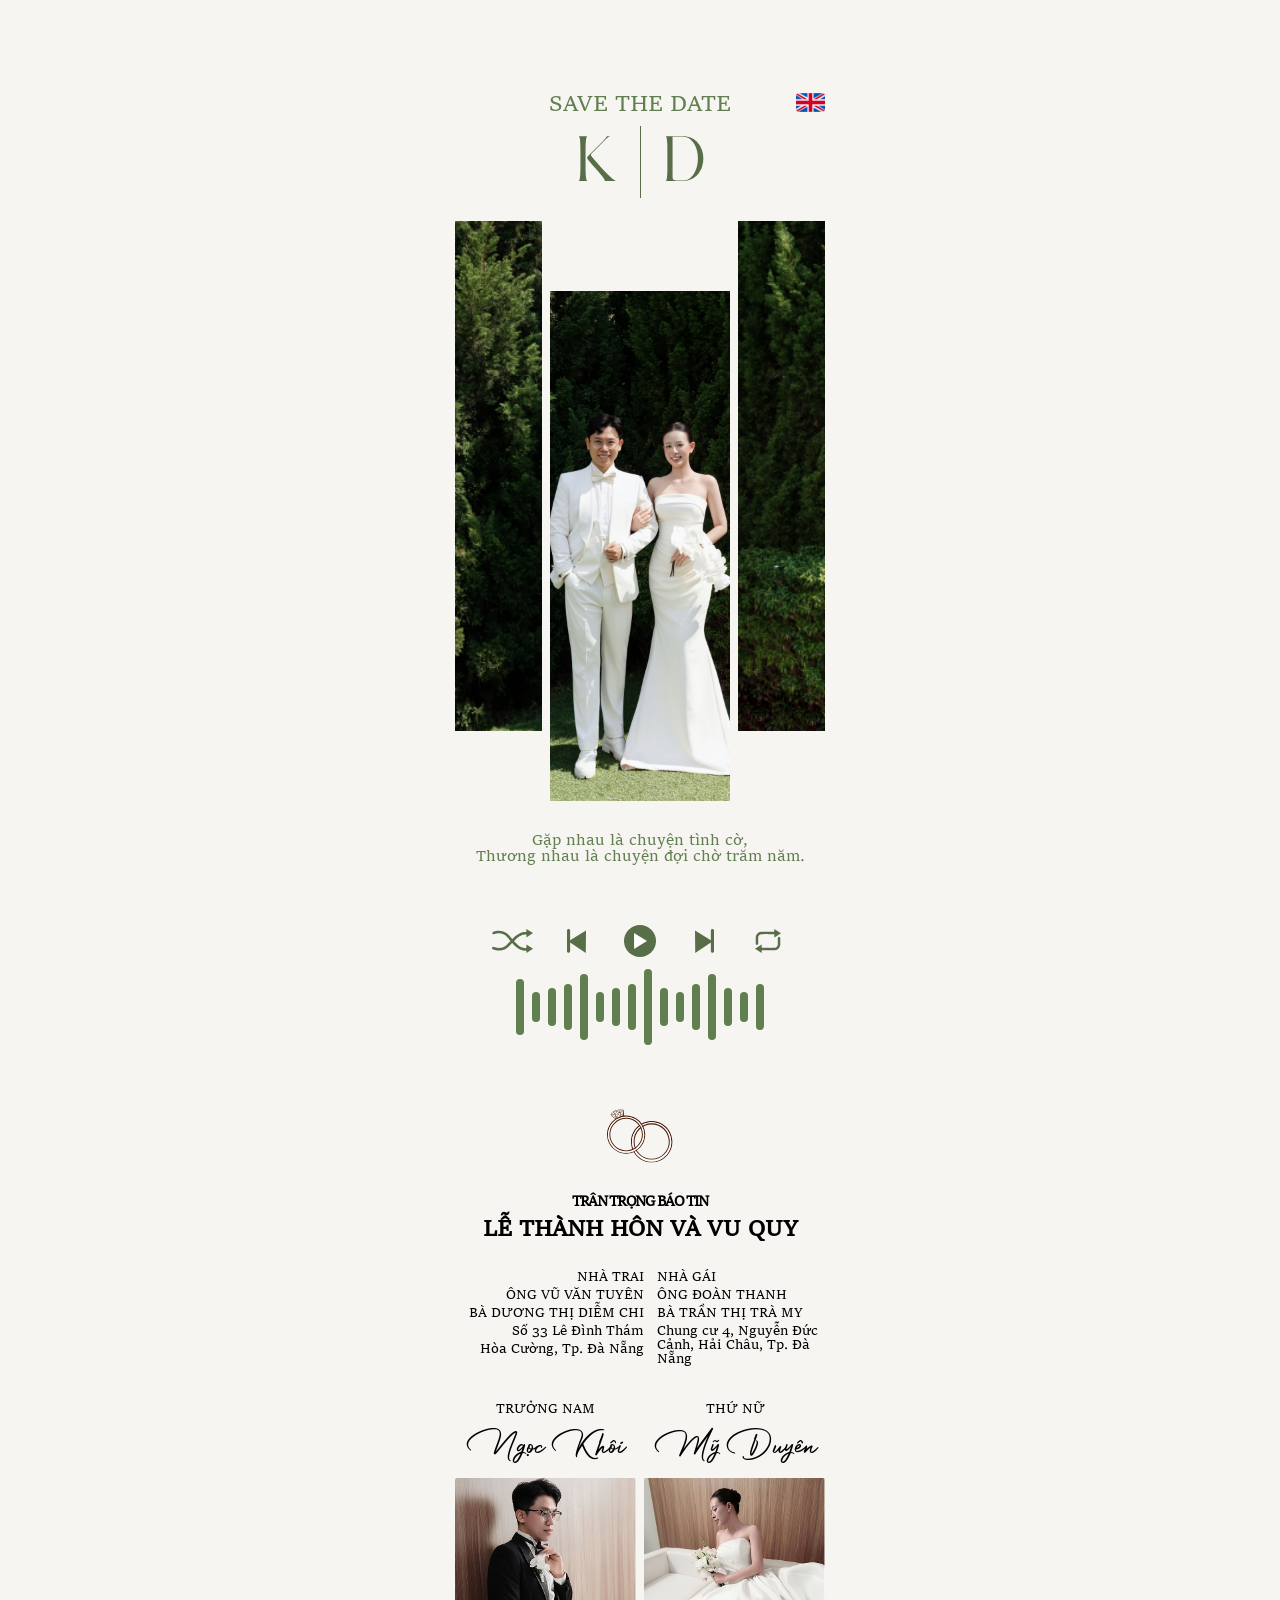
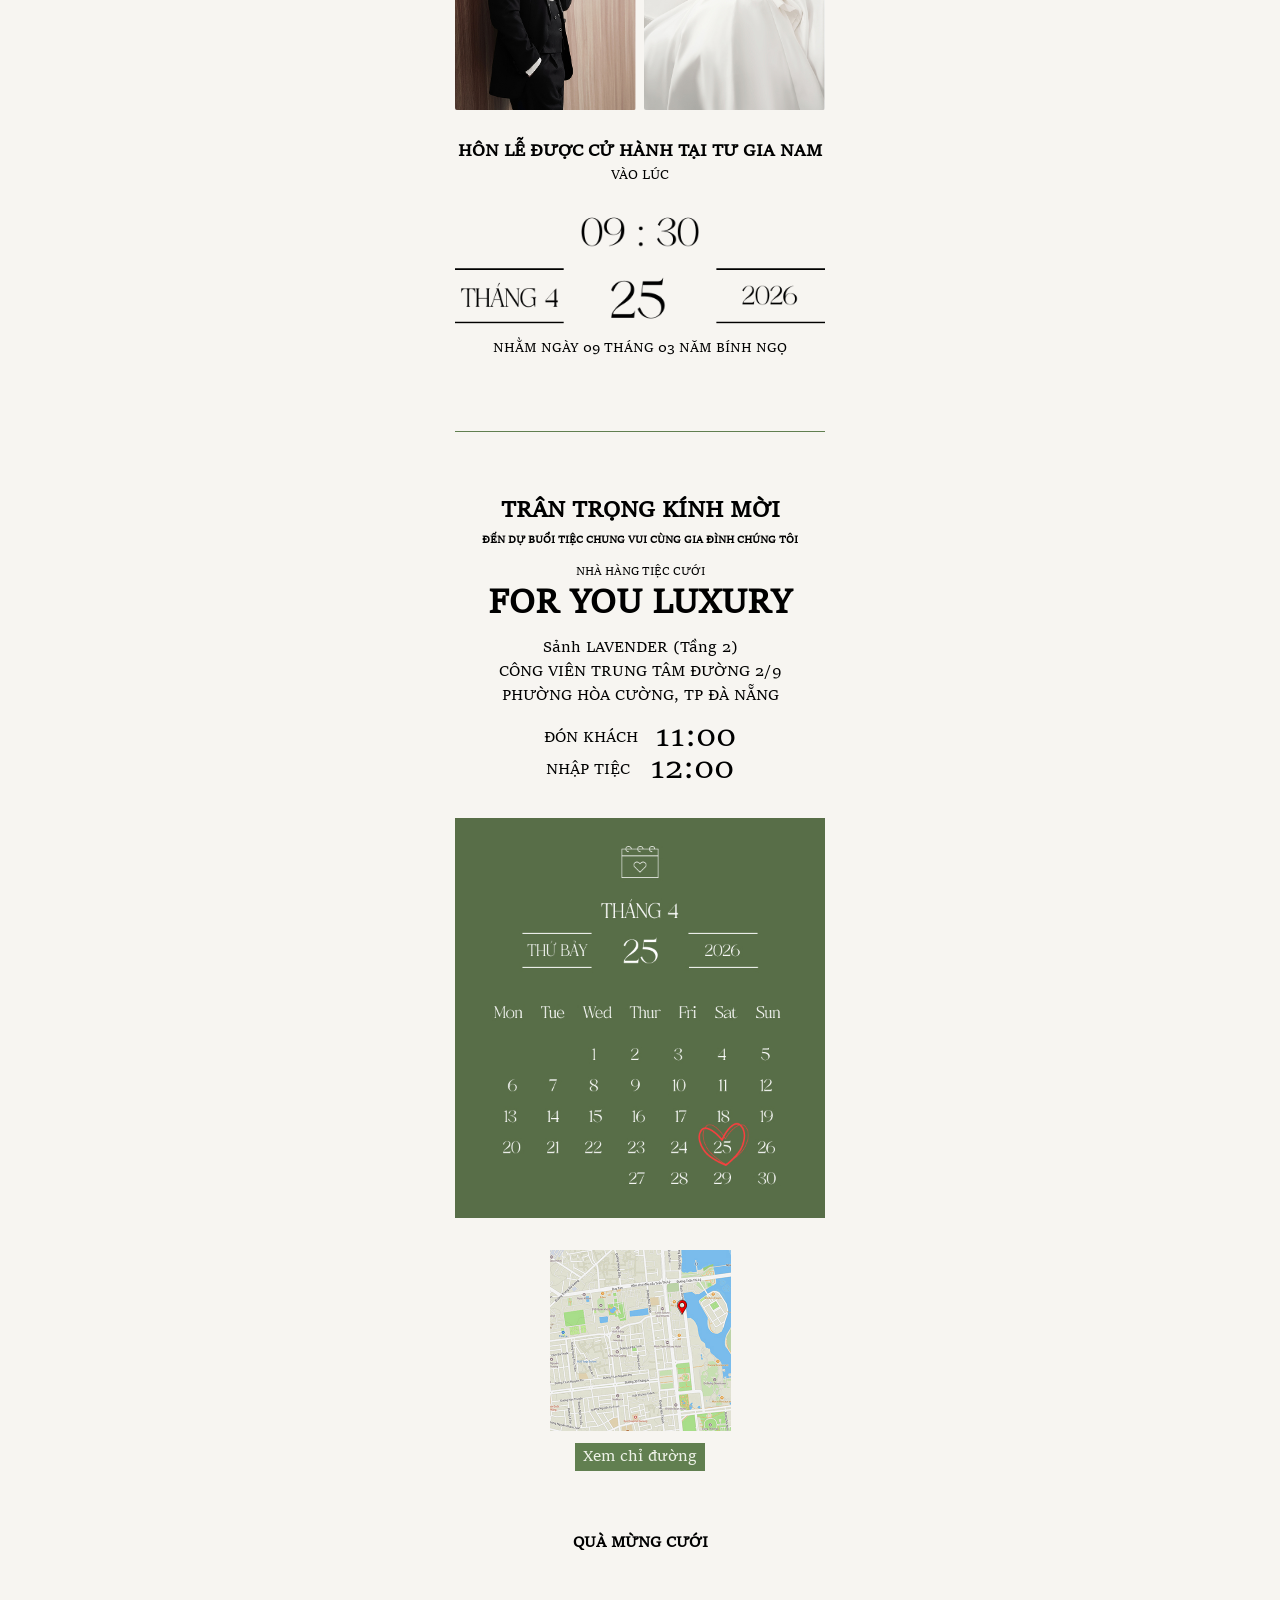
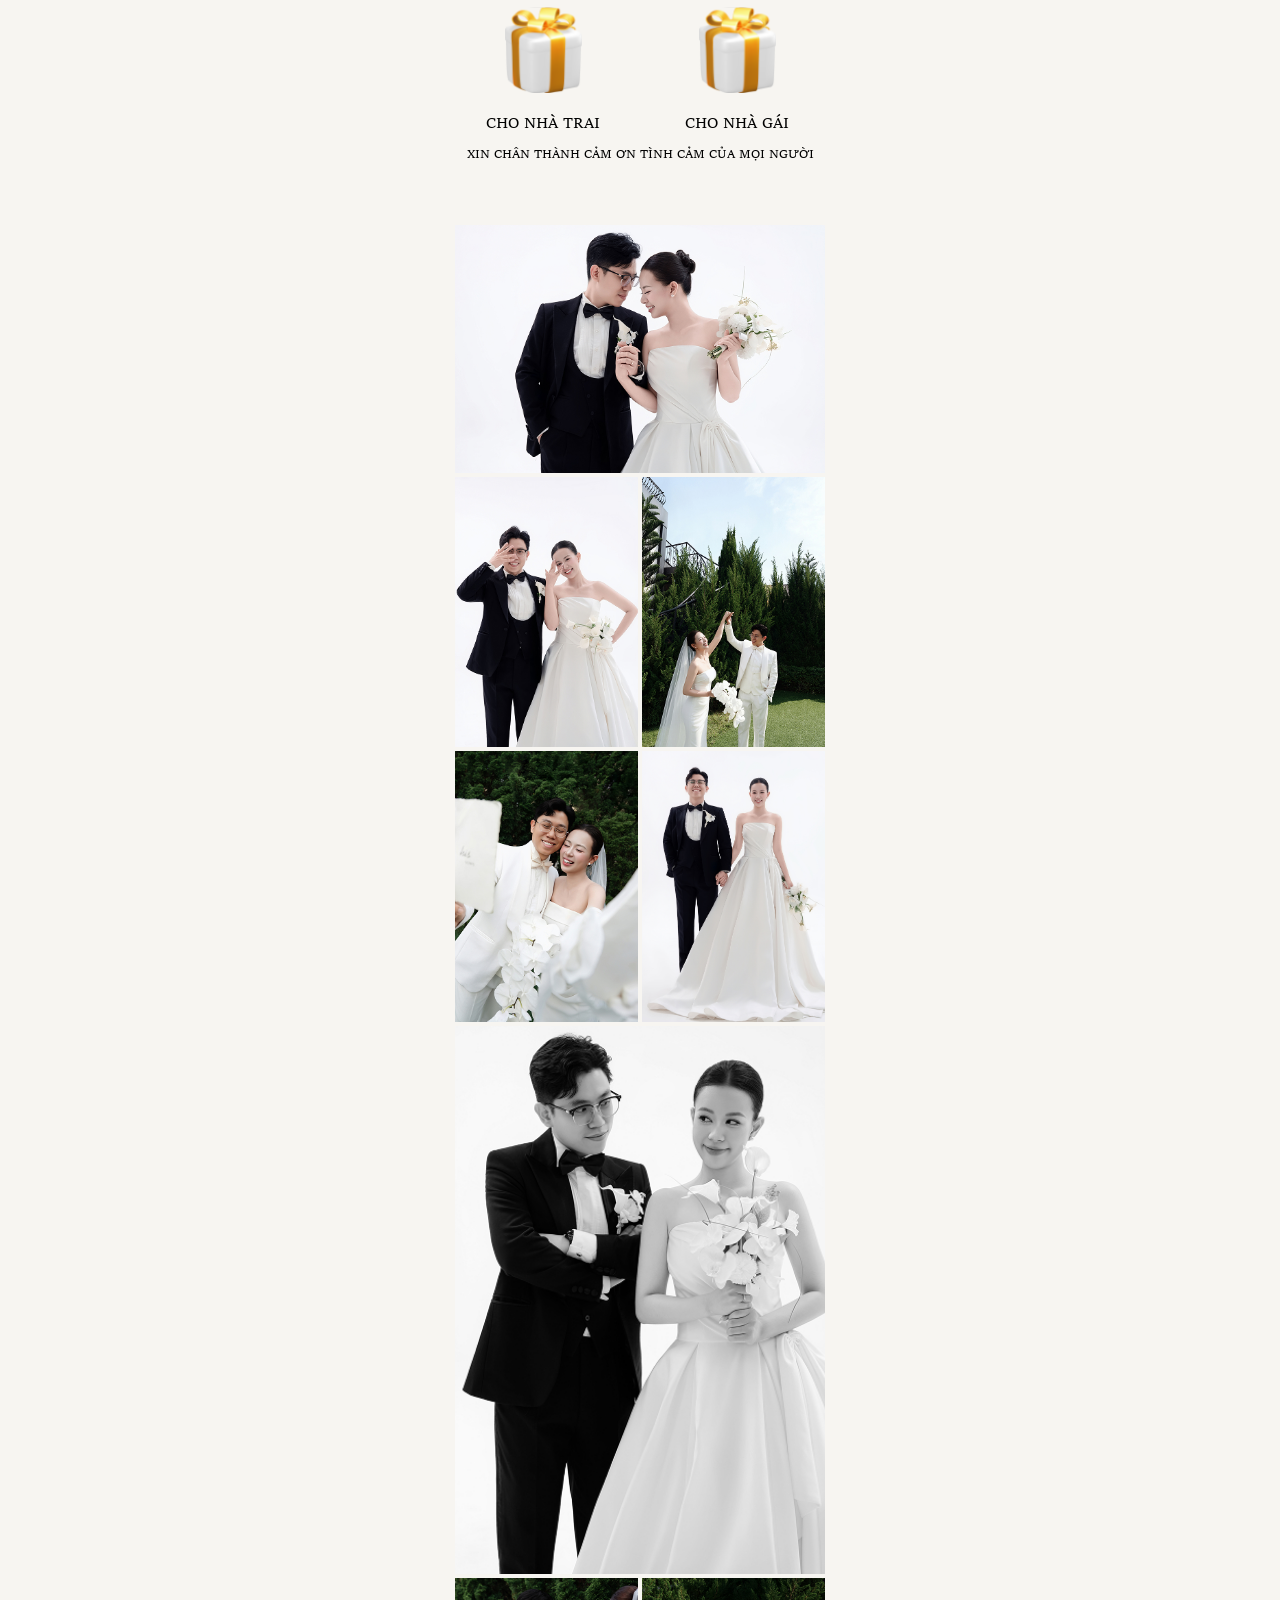
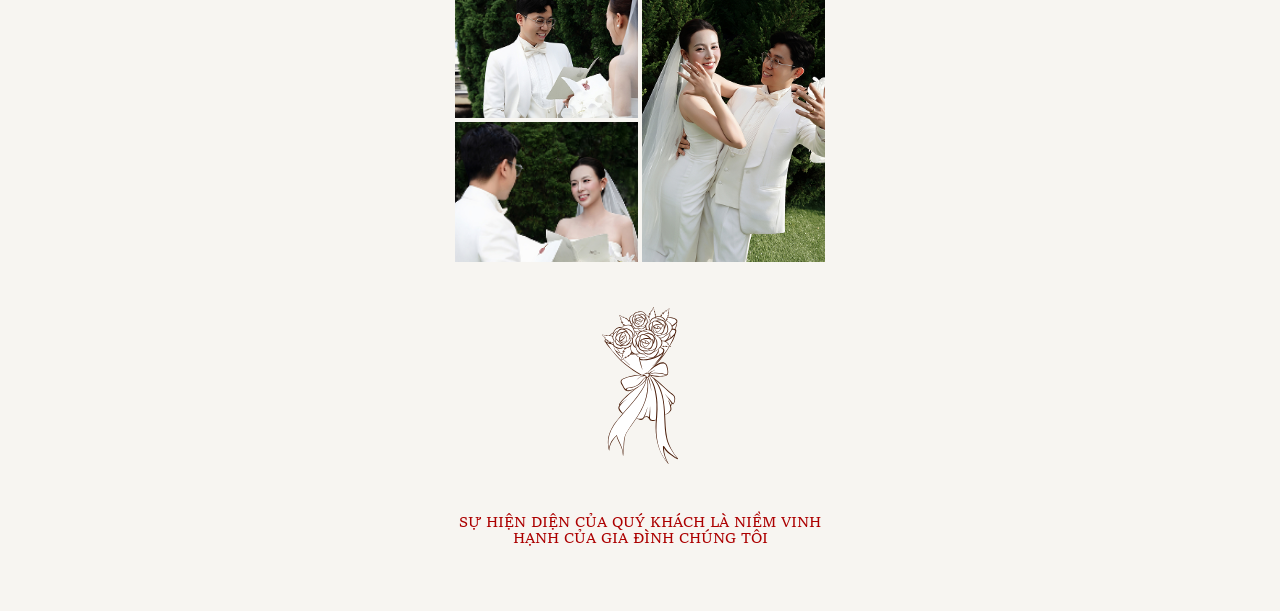
==== vi.html @ 2f2bdf84 "Update" ====
<!doctype html>
<html lang="vi">
  <head>
    <meta charset="UTF-8" />
    <meta name="viewport" content="width=device-width, initial-scale=1.0" />
    <title>Thiệp Cưới Khôi Duyên</title>
    <link
      rel="preload"
      href="./assets/nhac.mp3"
      as="audio"
      type="audio/mpeg"
      fetchpriority="high"
    />
    <link rel="icon" type="image/svg+xml" href="./assets/favicon.svg" />
    <link rel="stylesheet" href="styles.css" />
    <link rel="preconnect" href="https://fonts.googleapis.com">
    <link rel="preconnect" href="https://fonts.gstatic.com" crossorigin>
    <link href="https://fonts.googleapis.com/css2?family=Inter:ital,opsz,wght@0,14..32,100..900;1,14..32,100..900&family=Pinyon+Script&display=swap" rel="stylesheet">
  </head>
  <body>
    <audio
      id="announcement-audio"
      autoplay
      preload="auto"
      playsinline
      src="./assets/nhac.mp3"
    ></audio>
    <script>
      (function () {
        var audioElement = document.getElementById("announcement-audio");
        if (audioElement) audioElement.play().catch(function () {});
      })();
    </script>
    <main class="site-shell vi">
      <div class="lang-switch reveal" aria-label="Chuyen ngon ngu">
        <a class="lang-btn" href="./index.html" aria-label="Switch to English">
          <img loading="lazy" decoding="async" src="./assets/translate_en.svg" alt="English" />
        </a>
      </div>

      <section class="hero reveal">
        <p class="hero-sub">Save the Date</p>
        <h1 class="hero-title">
          <img loading="lazy" decoding="async" src="./assets/logo.svg" alt="Khoi Duyen Logo" />
        </h1>
      </section>

      <section class="frame reveal">
        <div class="frame-side frame-side-left">
          <img loading="eager" fetchpriority="high" decoding="async" src="./assets/hero-image-left.jpg" alt="Khung anh trang tri trai" />
        </div>
        <div class="frame-center">
          <img loading="eager" fetchpriority="high" decoding="async" src="./assets/hero-image-center.jpg" alt="Anh cap doi" />
        </div>
        <div class="frame-side frame-side-right">
          <img loading="eager" fetchpriority="high" decoding="async" src="./assets/hero-image-right.jpg" alt="Khung anh trang tri phai" />
        </div>
      </section>

      <section class="text-block reveal">
        <p>
          Gặp nhau là chuyện tình cờ, <br /> Thương nhau là chuyện đợi chờ trăm năm.
        </p>
      </section>

      <section class="announcement reveal">
        <div class="player-ui" aria-label="Trình phát nhạc">
          <div class="player-controls">
            <button class="player-icon-btn" type="button" aria-label="Shuffle">
              <img loading="lazy" decoding="async" src="./assets/music-icons/shuffle.svg" alt="" />
            </button>
            <button class="player-icon-btn" type="button" aria-label="Previous">
              <img loading="lazy" decoding="async" src="./assets/music-icons/prev.svg" alt="" />
            </button>
            <button
              class="player-icon-btn is-play"
              type="button"
              id="announcement-play"
              aria-label="Phát nhạc"
              aria-pressed="false"
            >
              <img loading="lazy" decoding="async" src="./assets/music-icons/play.svg" alt="" />
            </button>
            <button class="player-icon-btn" type="button" aria-label="Next">
              <img loading="lazy" decoding="async" src="./assets/music-icons/next.svg" alt="" />
            </button>
            <button class="player-icon-btn" type="button" aria-label="Repeat">
              <img loading="lazy" decoding="async" src="./assets/music-icons/repeat.svg" alt="" />
            </button>
          </div>
          <div class="waveform" aria-hidden="true">
            <span class="bar h6"></span>
            <span class="bar h3"></span>
            <span class="bar h4"></span>
            <span class="bar h5"></span>
            <span class="bar h7"></span>
            <span class="bar h3"></span>
            <span class="bar h4"></span>
            <span class="bar h5"></span>
            <span class="bar h8"></span>
            <span class="bar h4"></span>
            <span class="bar h3"></span>
            <span class="bar h5"></span>
            <span class="bar h7"></span>
            <span class="bar h4"></span>
            <span class="bar h3"></span>
            <span class="bar h5"></span>
          </div>
        </div>

        <div class="rings" aria-hidden="true">
          <img class="ring-groom" loading="lazy" decoding="async" src="./assets/ring-for-groom.svg" alt="" />
          <img class="ring-bride" loading="lazy" decoding="async" src="./assets/ring-for-bride.svg" alt="" />
        </div>

        <h2 class="announcement-title">TRÂN TRỌNG BÁO TIN</h2>
        <p class="announcement-sub">LỄ THÀNH HÔN VÀ VU QUY</p>

        <div class="family-grid">
          <article>
            <p class="family-role">NHÀ TRAI</p>
            <p>ÔNG VŨ VĂN TUYÊN</p>
            <p>BÀ DƯƠNG THỊ DIỄM CHI</p>
            <p>Số 33 Lê Đình Thám</p>
            <p>Hòa Cường, Tp. Đà Nẵng</p>
          </article>
          <article>
            <p class="family-role">NHÀ GÁI</p>
            <p>ÔNG ĐOÀN THANH</p>
            <p>BÀ TRẦN THỊ TRÀ MY</p>
            <p>Chung cư 4, Nguyễn Đức Cảnh, Hải Châu, Tp. Đà Nẵng</p>
          </article>
        </div>

        <div class="couple-names">
          <div>
            <p class="couple-role">TRƯỞNG NAM</p>
            <p class="couple-sign">Ngọc Khôi</p>
          </div>
          <div>
            <p class="couple-role">THỨ NỮ</p>
            <p class="couple-sign">Mỹ Duyên</p>
          </div>
        </div>

        <div class="portrait-grid">
          <article class="portrait reveal">
            <img loading="lazy" decoding="async" src="./assets/portrait-groom.jpg" alt="Chan dung chu re" />
          </article>
          <article class="portrait reveal">
            <img loading="lazy" decoding="async" src="./assets/portrait-bride.jpg" alt="Chan dung co dau" />
          </article>
        </div>
      </section>

      <section class="invite-card reveal">
        <p class="invite-top">HÔN LỄ ĐƯỢC CỬ HÀNH TẠI TƯ GIA NAM</p>
        <p class="invite-sub">VÀO LÚC</p>
        <div class="invite-time">
          <img loading="lazy" decoding="async" src="./assets/ngay-gio.png" alt="Ngay gio" />
          <p>NHẰM NGÀY 09 THÁNG 03 NĂM BÍNH NGỌ</p>
        </div>
        <h2 style="margin: 0 0 8px;">TRÂN TRỌNG KÍNH MỜI</h2>
        <h6 style="margin: 0">ĐẾN DỰ BUỔI TIỆC CHUNG VUI CÙNG GIA ĐÌNH CHÚNG TÔI</h6>
        <h3 class="invite-venue" style="margin: 18px 0 18px;"><span>NHÀ HÀNG TIỆC CƯỚI</span>FOR YOU LUXURY</h3>
        <div class="invite-address">
          <p>Sảnh LAVENDER (Tầng 2)</p>
          <p>CÔNG VIÊN TRUNG TÂM ĐƯỜNG 2/9</p>
          <p>PHƯỜNG HÒA CƯỜNG, TP ĐÀ NẴNG</p>
        </div>
        <div class="invite-schedule">
          <p><span>ĐÓN KHÁCH</span> <strong>11:00</strong></p>
          <p><span>NHẬP TIỆC</span> <strong>12:00</strong></p>
        </div>
      </section>

      <section class="calendar-block reveal">
        <img loading="lazy" decoding="async" src="./assets/vi_calendar.jpg" alt="Lich cuoi" />
      </section>

      <section class="location-block reveal">
        <img loading="lazy" decoding="async" src="./assets/map.jpg" alt="Ban do vi tri le cuoi" />
        <a href="https://maps.app.goo.gl/14R7666FP787HLyo7" target="_blank">Xem chỉ đường</a>
      </section>

      <section class="gift-section reveal">
        <h3>QUÀ MỪNG CƯỚI</h3>
        <div class="gift-row">
          <article
            class="gift-card pop-in gift-card--qr"
            data-qr-src="./assets/qr-groom.jpg"
            data-qr-alt="Ma VietQR chuyen khoan — chu re"
            role="button"
            tabindex="0"
            aria-haspopup="dialog"
          >
            <img loading="lazy" decoding="async" src="./assets/gift.svg" alt="Hop qua cho nha trai" />
            <p>CHO NHÀ TRAI</p>
          </article>
          <article
            class="gift-card pop-in gift-card--qr"
            data-qr-src="./assets/qr-bride.jpg"
            data-qr-alt="Ma VietQR chuyen khoan — co dau"
            role="button"
            tabindex="0"
            aria-haspopup="dialog"
          >
            <img loading="lazy" decoding="async" src="./assets/gift.svg" alt="Hop qua cho nha gai" />
            <p>CHO NHÀ GÁI</p>
          </article>
        </div>
        <p class="gift-note">XIN CHÂN THÀNH CẢM ƠN TÌNH CẢM CỦA MỌI NGƯỜI</p>
      </section>

      <section class="gallery reveal">
        <div class="photo-collage">
          <article class="photo reveal">
            <img loading="lazy" decoding="async" src="./assets/grid-1.jpg" alt="Anh cuoi collage 1" />
          </article>

          <div class="collage-two">
            <article class="photo reveal">
              <img loading="lazy" decoding="async" src="./assets/grid-2.jpg" alt="Anh cuoi collage 2" />
            </article>
            <article class="photo reveal">
              <img loading="lazy" decoding="async" src="./assets/grid-3.jpg" alt="Anh cuoi collage 3" />
            </article>
          </div>

          <div class="collage-two">
            <article class="photo reveal">
              <img loading="lazy" decoding="async" src="./assets/grid-4.jpg" alt="Anh cuoi collage 4" />
            </article>
            <article class="photo reveal">
              <img loading="lazy" decoding="async" src="./assets/grid-5.jpg" alt="Anh cuoi collage 5" />
            </article>
          </div>

          <article class="photo reveal">
            <img loading="lazy" decoding="async" src="./assets/grid-6.jpg" alt="Anh cuoi den trang" />
          </article>

          <div class="collage-feature">
            <div class="collage-feature-left">
              <article class="photo reveal">
                <img loading="lazy" decoding="async" src="./assets/grid-7.jpg" alt="Anh cuoi collage 6" />
              </article>
              <article class="photo reveal">
                <img loading="lazy" decoding="async" src="./assets/grid-8.jpg" alt="Anh cuoi collage 7" />
              </article>
            </div>
            <article class="photo reveal collage-feature-right">
              <img loading="lazy" decoding="async" src="./assets/grid-9.jpg" alt="Anh cuoi collage 8" />
            </article>
          </div>
        </div>

        <div class="gallery-note reveal">
          <img loading="lazy" decoding="async" src="./assets/flower.svg" alt="Bieu tuong bo hoa" />
          <p>SỰ HIỆN DIỆN CỦA QUÝ KHÁCH LÀ NIỀM VINH HẠNH CỦA GIA ĐÌNH CHÚNG TÔI</p>
        </div>
      </section>
    </main>

    <div class="qr-modal" id="qr-modal" hidden>
      <div class="qr-modal__backdrop" data-qr-close tabindex="-1"></div>
      <div
        class="qr-modal__dialog"
        role="dialog"
        aria-modal="true"
        aria-labelledby="qr-modal-title"
      >
        <button type="button" class="qr-modal__close" data-qr-close aria-label="Đóng">
          &times;
        </button>
        <h2 id="qr-modal-title" class="qr-modal__title">Quét mã chuyển khoản</h2>
        <img class="qr-modal__img" src="" alt="" />
      </div>
    </div>

    <script src="script.js"></script>
  </body>
</html>
---- styles.css ----
@font-face {
  font-family: 'Sitka Text';
  src: url('./assets/fonts/SitkaText.eot');
  src: url('./assets/fonts/SitkaText.eot?#iefix') format('embedded-opentype'),
      url('./assets/fonts/SitkaText.woff2') format('woff2'),
      url('./assets/fonts/SitkaText.woff') format('woff');
  font-weight: normal;
  font-style: normal;
  font-display: swap;
}

@font-face {
  font-family: "Sitka";
  src: url("./assets/fonts/SITKAVF.otf") format("opentype");
  font-weight: 100 900;
  font-style: normal;
  font-display: swap;
}

@font-face {
  font-family: '1FTV VIP Betterlett';
  src: url('./assets/fonts/1FTVVIPBetterlett.eot');
  src: url('./assets/fonts/1FTVVIPBetterlett.eot?#iefix') format('embedded-opentype'),
      url('./assets/fonts/1FTVVIPBetterlett.woff2') format('woff2'),
      url('./assets/fonts/1FTVVIPBetterlett.woff') format('woff');
  font-weight: normal;
  font-style: normal;
  font-display: swap;
}




:root {
  --bg: #f7f5f1;
  --text: rgba(0, 0, 0, 1);
  --muted: #746c62;
  --green: #617f50;
  --card: #ffffff;
  --border: #e9e2d9;
  --shadow: 0 14px 24px rgba(15, 12, 9, 0.08);
}

* {
  box-sizing: border-box;
  font-family: 'Sitka Text';
}

html,
body {
  margin: 0;
  background-color: var(--bg);
  background-image: url("./assets/background.jpg");
  background-repeat: repeat;
  background-size: 320px auto;
  color: var(--text);
  font-family: "Sitka Text";

}

body {
  display: flex;
  justify-content: center;
  min-height: 100dvh;
  background-image: url("./assets/background.jpg");
  background-size: cover;
  background-position: center;
  background-repeat: no-repeat;
}

.site-shell {
  width: 100%;
  max-width: 400px;
  padding: 93px 15px 64px;
  position: relative;
}

.lang-switch {
  position: absolute;
  top: 93px;
  right: 15px;
  display: flex;
  gap: 8px;
  z-index: 5;
}

.lang-btn {
  width: 29px;
  height: 19px;
  display: inline-flex;
  align-items: center;
  justify-content: center;
  border: 0;
  border-radius: 2px;
  background: transparent;
  transition: transform 180ms ease, opacity 180ms ease;
}

.lang-btn img {
  width: 100%;
  height: 100%;
  object-fit: cover;
  border-radius: 3px;
}

.lang-btn:hover {
  transform: translateY(-1px);
}

.hero {
  text-align: center;
}

.hero-sub {
  margin: 0;
  text-transform: uppercase;
  font-weight: 400;
  font-style: normal;
  font-size: 24px;
  line-height: 100%;
  letter-spacing: 0;
  color: var(--green);
}

.hero-title {
  margin: 9px 0 0;
  font-size: 0;
}

.hero-title img {
  width: 100%;
  max-width: 131px;
  height: auto;
  display: inline-block;
}

.frame {
  display: grid;
  grid-template-columns: 87px 1fr 87px;
  gap: 8px;
  margin-top: 18px;
}

.frame img {
  width: 100%;
  height: 510px;
  display: block;
  object-fit: cover;
}

.frame-side-left img,
.frame-side-right img,
.frame-center img {
  opacity: 0;
}

.frame-side-left img {
  transform: translateX(-36px);
}

.frame-side-right img {
  transform: translateX(36px);
}

.frame-center img {
  transform: translateY(42px);
}

.frame.show .frame-side-left img,
.frame.show .frame-side-right img,
.frame.show .frame-center img {
  opacity: 1;
  transform: translate(0, 0);
  transition: transform 1900ms cubic-bezier(0.2, 0.8, 0.2, 1), opacity 1900ms ease;
}

.frame.show .frame-side-left img {
  transition-delay: 120ms;
}

.frame.show .frame-center img {
  transition-delay: 120ms;
}

.frame.show .frame-side-right img {
  transition-delay: 120ms;
}

.frame-center {
  margin-top: 70px;
}

.text-block {
  font-weight: 400;
  font-style: normal;
  font-size: 16px;
  line-height: 100%;
  letter-spacing: 0;
  text-align: center;
  color: var(--green);
  margin: 32px 0;
}

.text-block p {
  margin: 0;
}

.announcement {
  text-align: center;
  margin-top: 64px;
}

.player-ui {
  color: #5f7f4f;
}

.player-controls {
  display: flex;
  justify-content: center;
  align-items: center;
  gap: 40px;
}

.player-icon-btn {
  border: 0;
  background: transparent;
  padding: 0;
  width: 24px;
  height: 24px;
  display: inline-flex;
  align-items: center;
  justify-content: center;
  cursor: pointer;
}

.player-icon-btn img {
  width: auto;
  height: auto;
  display: block;
}

.player-icon-btn.is-play {
  width: 24px;
  height: 24px;
}

.waveform {
  margin-top: 16px;
  display: flex;
  justify-content: center;
  align-items: center;
  gap: 8px;
}

.bar {
  width: 8px;
  border-radius: 999px;
  background: #5f7f4f;
  transform-origin: center center;
}

.player-ui.is-playing .bar {
  animation: wave 1100ms ease-in-out infinite alternate;
}

.bar.h3 {
  height: 30px;
}

.player-ui.is-playing .bar.h3 {
  animation-delay: 80ms;
}

.bar.h4 {
  height: 38px;
}

.player-ui.is-playing .bar.h4 {
  animation-delay: 150ms;
}

.bar.h5 {
  height: 46px;
}

.player-ui.is-playing .bar.h5 {
  animation-delay: 230ms;
}

.bar.h6 {
  height: 56px;
}

.player-ui.is-playing .bar.h6 {
  animation-delay: 290ms;
}

.bar.h7 {
  height: 66px;
}

.player-ui.is-playing .bar.h7 {
  animation-delay: 340ms;
}

.bar.h8 {
  height: 76px;
}

.player-ui.is-playing .bar.h8 {
  animation-delay: 400ms;
}

@media (prefers-reduced-motion: reduce) {
  .player-ui.is-playing .bar {
    animation: none;
  }
}

.rings {
  position: relative;
  width: 66px;
  height: 54px;
  margin: 64px auto 32px;
  overflow: visible;
}

.rings img {
  position: absolute;
  display: block;
  transition: transform 2.7s cubic-bezier(0.22, 1, 0.36, 1);
  will-change: transform;
}

.ring-groom {
  width: 42px;
  height: 42px;
  right: 0;
  bottom: 0;
  transform: translateX(-56px);
}

.ring-bride {
  width: 39px;
  height: 45px;
  left: 0;
  top: 0;
  transform: translateX(56px);
}

.announcement.show .ring-groom,
.announcement.show .ring-bride {
  transform: translateX(0);
}

.announcement-title {
  font-weight: 600;
  font-style: normal;
  font-size: 15px;
  line-height: 1;
  letter-spacing: -1.35px;
  color: var(--text);
  margin: 0 0 8px;
  /* white-space: nowrap; */
}

.announcement-sub {
  font-weight: 600;
  font-style: normal;
  font-size: 24px;
  line-height: 1;
  letter-spacing: 0;
  margin: 0;
  text-align: center;
}

.family-grid {
  display: flex;
  justify-content: space-between;
  gap: 13px;
  margin-top: 24px;
  margin-left: -52px;
}

.family-grid article:first-child {
  text-align: right;
  width: 59%;
  max-width: 59%;
}

.family-grid article:last-child {
  text-align: left;
  width: 41%;
  max-width: 41%;
}

.family-grid article p {
  font-weight: 400;
  font-style: normal;
  font-size: 14px;
  line-height: 1;
  letter-spacing: 0;
  color: var(--text);
  margin: 4px 0;
}

.couple-names {
  display: grid;
  grid-template-columns: 1fr 1fr;
  gap: 10px;
  margin-top: 32px;
}

.couple-role {
  font-weight: 400;
  font-style: normal;
  font-size: 14px;
  line-height: 1;
  letter-spacing: 0;
  color: var(--text);
  text-align: center;
  margin: 0 0 16px;
}

.couple-sign {
  font-family: "1FTV VIP Betterlett";
  font-weight: 400;
  font-style: normal;
  font-size: 28px;
  line-height: 1;
  letter-spacing: 0;
  color: var(--text);
  margin: 0;
}

.portrait-grid {
  display: grid;
  grid-template-columns: 1fr 1fr;
  gap: 8px;
  margin-top: 18px;
}

.portrait {
  border-radius: 2px;
  overflow: hidden;
}

.portrait img {
  display: block;
  width: 100%;
  height: 232px;
  object-fit: cover;
}

.invite-card {
  text-align: center;
  margin-top: 32px;
}

.invite-top {
  font-weight: 600;
  font-style: normal;
  font-size: 20px;
  line-height: 1;
  letter-spacing: 0;
  text-align: center;
  color: var(--text);
  margin: 0 0 8px;
}

.vi .invite-top {
  font-size: 18px;
}

.invite-sub {
  margin: 0;
  font-weight: 400;
  font-style: normal;
  font-size: 14px;
  line-height: 1;
  color: var(--text);
  margin: 0 0 18px;
  text-transform: uppercase;
}

.invite-venue {
  font-weight: 700;
  font-style: normal;
  font-size: 36px;
  line-height: 1;
  letter-spacing: 0;
  text-align: center;
  color: var(--text);
  margin: 0 0 18px;
}

.invite-venue span {
  display: block;
  font-weight: 400;
  font-style: normal;
  font-size: 12px;
  line-height: 1;
  letter-spacing: 0;
  margin-bottom: 8px;
}

.invite-time {
  display: flex;
  align-items: center;
  justify-content: center;
  flex-direction: column;
  gap: 6px;
  padding-bottom: 64px;
  border-bottom: 1px solid var(--green);
  margin-bottom: 64px;
}

.invite-time img {
  width: 100%;
}

.invite-time p {
  font-family: "Sitka Text";
  font-weight: 400;
  font-style: normal;
  font-size: 14px;
  line-height: 1;
  letter-spacing: 0;
  color: var(--text);
  text-align: center;
  margin: 0;
  padding: 0 0 12px;
}

.invite-address p {
  font-weight: 400;
  font-style: normal;
  font-size: 16px;
  line-height: 1;
  letter-spacing: 0;
  text-align: center;
  color: var(--text);
  margin: 0 0 8px;
}

.invite-schedule {
  margin-top: 18px;
}

.invite-schedule p {
  font-weight: 400;
  font-style: normal;
  font-size: 16px;
  line-height: 1;
  letter-spacing: 0;
  color: var(--text);
  margin: 0 0 8px;
  display: flex;
  align-items: center;
  justify-content: space-around;
  gap: 8px;
}

.vi .invite-schedule p {
  max-width: 200px;
  margin: 0 auto;
}

.invite-schedule p:last-child {
  margin-bottom: 0;
}

.invite-schedule strong {
  font-weight: 400;
  font-style: normal;
  font-size: 32px;
  line-height: 1;
  letter-spacing: 0;
  color: var(--text);
  margin: 0;
}

.calendar-block {
  padding: 32px 0;
  font-size: 0;
}

.calendar-block img {
  width: 100%;
  height: auto;
  object-fit: cover;
}

.location-block {
  font-size: 0;
  text-align: center;
  display: flex;
  flex-direction: column;
  align-items: center;
  justify-content: center;
  gap: 12px;
}

.location-block img {
  width: 181px;
  height: auto;
  object-fit: cover;
}

.location-block a {
  border: 0;
  background: var(--green);
  color: #eef2e8;
  padding: 6px 8px;
  cursor: pointer;
  font-weight: 400;
  font-style: normal;
  font-size: 16px;
  line-height: 1;
  letter-spacing: 0;
  text-decoration: none;
}

.gift-section {
  margin-top: 64px;
  text-align: center;
}

.gift-section h3 {
  font-weight: 700;
  font-style: normal;
  font-size: 16px;
  line-height: 1;
  letter-spacing: 0;
  text-align: center;
  color: var(--text);
  margin: 0;
}

.gift-row {
  display: grid;
  grid-template-columns: 1fr 1fr;
  gap: 18px;
  margin-top: 28px;
}

.gift-card {
  padding: 0;
  text-align: center;
  font-size: 0;
}

.gift-card.pop-in {
  animation: none;
}

.gift-card img {
  width: 100%;
  max-width: 107px;
  margin: 0 auto;
  height: auto;
  object-fit: cover;
  transform: scale(0.72) rotate(0deg);
  transform-origin: 50% 85%;
}

.gift-card.show img {
  animation: giftLoop 3800ms ease-in-out infinite;
}

.gift-card p {
  font-weight: 300;
  font-style: normal;
  font-size: 16px;
  line-height: 1;
  letter-spacing: 0;
  text-align: center;
  color: var(--text);
  margin: 18px 0 0;
}

.gift-note {
  margin: 16px 0;
  font-weight: 400;
  font-style: normal;
  font-size: 13px;
  line-height: 1;
  letter-spacing: 0;
  text-align: center;
}

.gift-card--qr {
  cursor: pointer;
}

.gift-card--qr:focus-visible {
  outline: 2px solid var(--green);
  outline-offset: 4px;
}

.qr-modal {
  --qr-modal-dur: 320ms;
  --qr-modal-ease: cubic-bezier(0.22, 1, 0.36, 1);
  position: fixed;
  inset: 0;
  z-index: 1000;
  display: flex;
  align-items: center;
  justify-content: center;
  padding: 16px;
}

.qr-modal[hidden] {
  display: none !important;
}

.qr-modal__backdrop {
  position: absolute;
  inset: 0;
  background: rgba(15, 12, 9, 0.45);
  opacity: 0;
  transition: opacity var(--qr-modal-dur) var(--qr-modal-ease);
}

.qr-modal--open .qr-modal__backdrop {
  opacity: 1;
}

.qr-modal__dialog {
  position: relative;
  z-index: 1;
  max-width: min(340px, 100%);
  max-height: calc(100dvh - 32px);
  overflow: auto;
  padding: 20px 16px 16px;
  background: var(--card);
  border-radius: 12px;
  box-shadow: var(--shadow);
  opacity: 0;
  transform: scale(0.94) translateY(12px);
  transition:
    opacity var(--qr-modal-dur) var(--qr-modal-ease),
    transform var(--qr-modal-dur) var(--qr-modal-ease);
}

.qr-modal--open .qr-modal__dialog {
  opacity: 1;
  transform: scale(1) translateY(0);
}

@media (prefers-reduced-motion: reduce) {
  .qr-modal {
    --qr-modal-dur: 0.01ms;
  }
}

.qr-modal__close {
  position: absolute;
  top: 8px;
  right: 10px;
  width: 32px;
  height: 32px;
  border: 0;
  background: transparent;
  font-size: 26px;
  line-height: 1;
  cursor: pointer;
  color: var(--text);
  opacity: 0.65;
}

.qr-modal__close:hover {
  opacity: 1;
}

.qr-modal__title {
  margin: 0 32px 12px 0;
  font-size: 15px;
  font-weight: 600;
  line-height: 1.2;
  color: var(--text);
}

.qr-modal__img {
  display: block;
  width: 100%;
  height: auto;
  border-radius: 8px;
}

.gallery {
  margin-top: 64px;
}

.photo-collage {
  display: grid;
  gap: 4px;
}

.collage-two {
  display: grid;
  grid-template-columns: 1fr 1fr;
  gap: 4px;
}

.collage-feature {
  display: grid;
  grid-template-columns: 1fr 1fr;
  gap: 4px;
}

.collage-feature-left {
  display: grid;
  grid-template-rows: 1fr 1fr;
  gap: 4px;
}

.collage-feature-right img {
  height: 100%;
  min-height: 284px;
}

.photo {
  overflow: hidden;
  border-radius: 0;
  box-shadow: none;
}

.photo img {
  width: 100%;
  height: 100%;
  object-fit: cover;
  display: block;
  transform: scale(1.02);
  transition: transform 500ms ease;
}

.gallery-note {
  text-align: center;
  margin-top: 45px;
}

.gallery-note img {
  width: 76px;
  height: auto;
  object-fit: cover;
}

.gallery-note p {
  font-weight: 400;
  font-style: normal;
  font-size: 16px;
  line-height: 1;
  letter-spacing: 0;
  text-align: center;
  color: rgba(172, 0, 0, 1);
  margin: 45px 0 0;
}

.photo:hover img {
  transform: scale(1.07);
}

.closing {
  text-align: center;
  margin-top: 22px;
}

.closing p {
  margin: 4px 0;
}

.closing-name {
  letter-spacing: 0.2em;
  font-size: 16px;
}

.reveal {
  opacity: 0;
  transform: translateY(16px);
  transition: opacity 700ms ease, transform 700ms ease;
}

.reveal.show {
  opacity: 1;
  transform: translateY(0);
}

.pop-in {
  animation: popIn 900ms cubic-bezier(0.2, 0.8, 0.2, 1) both;
  animation-play-state: paused;
}

.pop-in.show {
  animation-play-state: running;
}

@keyframes popIn {
  0% {
    opacity: 0;
    transform: scale(0.85) translateY(8px);
  }
  100% {
    opacity: 1;
    transform: scale(1) translateY(0);
  }
}

@keyframes giftLoop {
  0% {
    transform: scale(0.72) rotate(0deg);
  }
  22% {
    transform: scale(1) rotate(0deg);
  }
  38% {
    transform: scale(1) rotate(-8deg);
  }
  54% {
    transform: scale(1) rotate(8deg);
  }
  70% {
    transform: scale(1) rotate(-6deg);
  }
  100% {
    transform: scale(0.72) rotate(0deg);
  }
}

@keyframes wave {
  0% {
    transform: scaleY(0.7);
    opacity: 0.8;
  }
  100% {
    transform: scaleY(1);
    opacity: 1;
  }
}
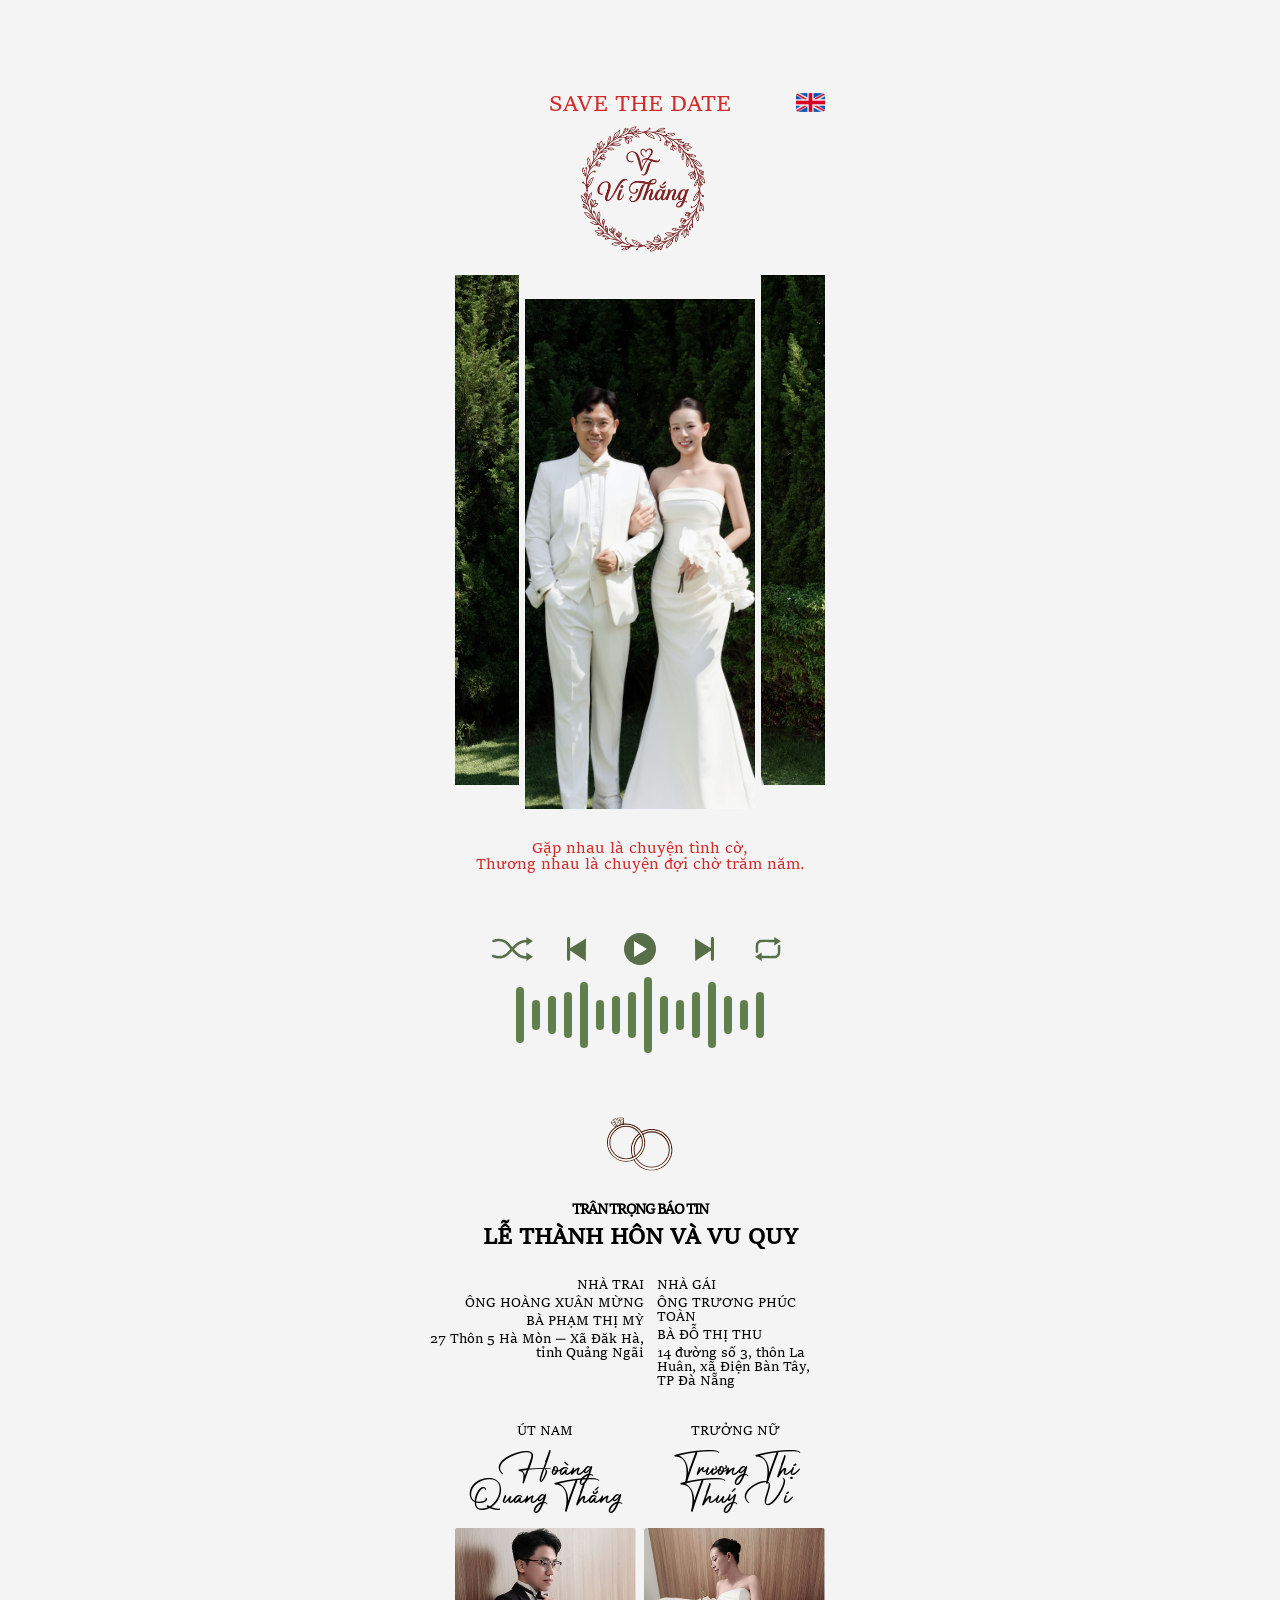
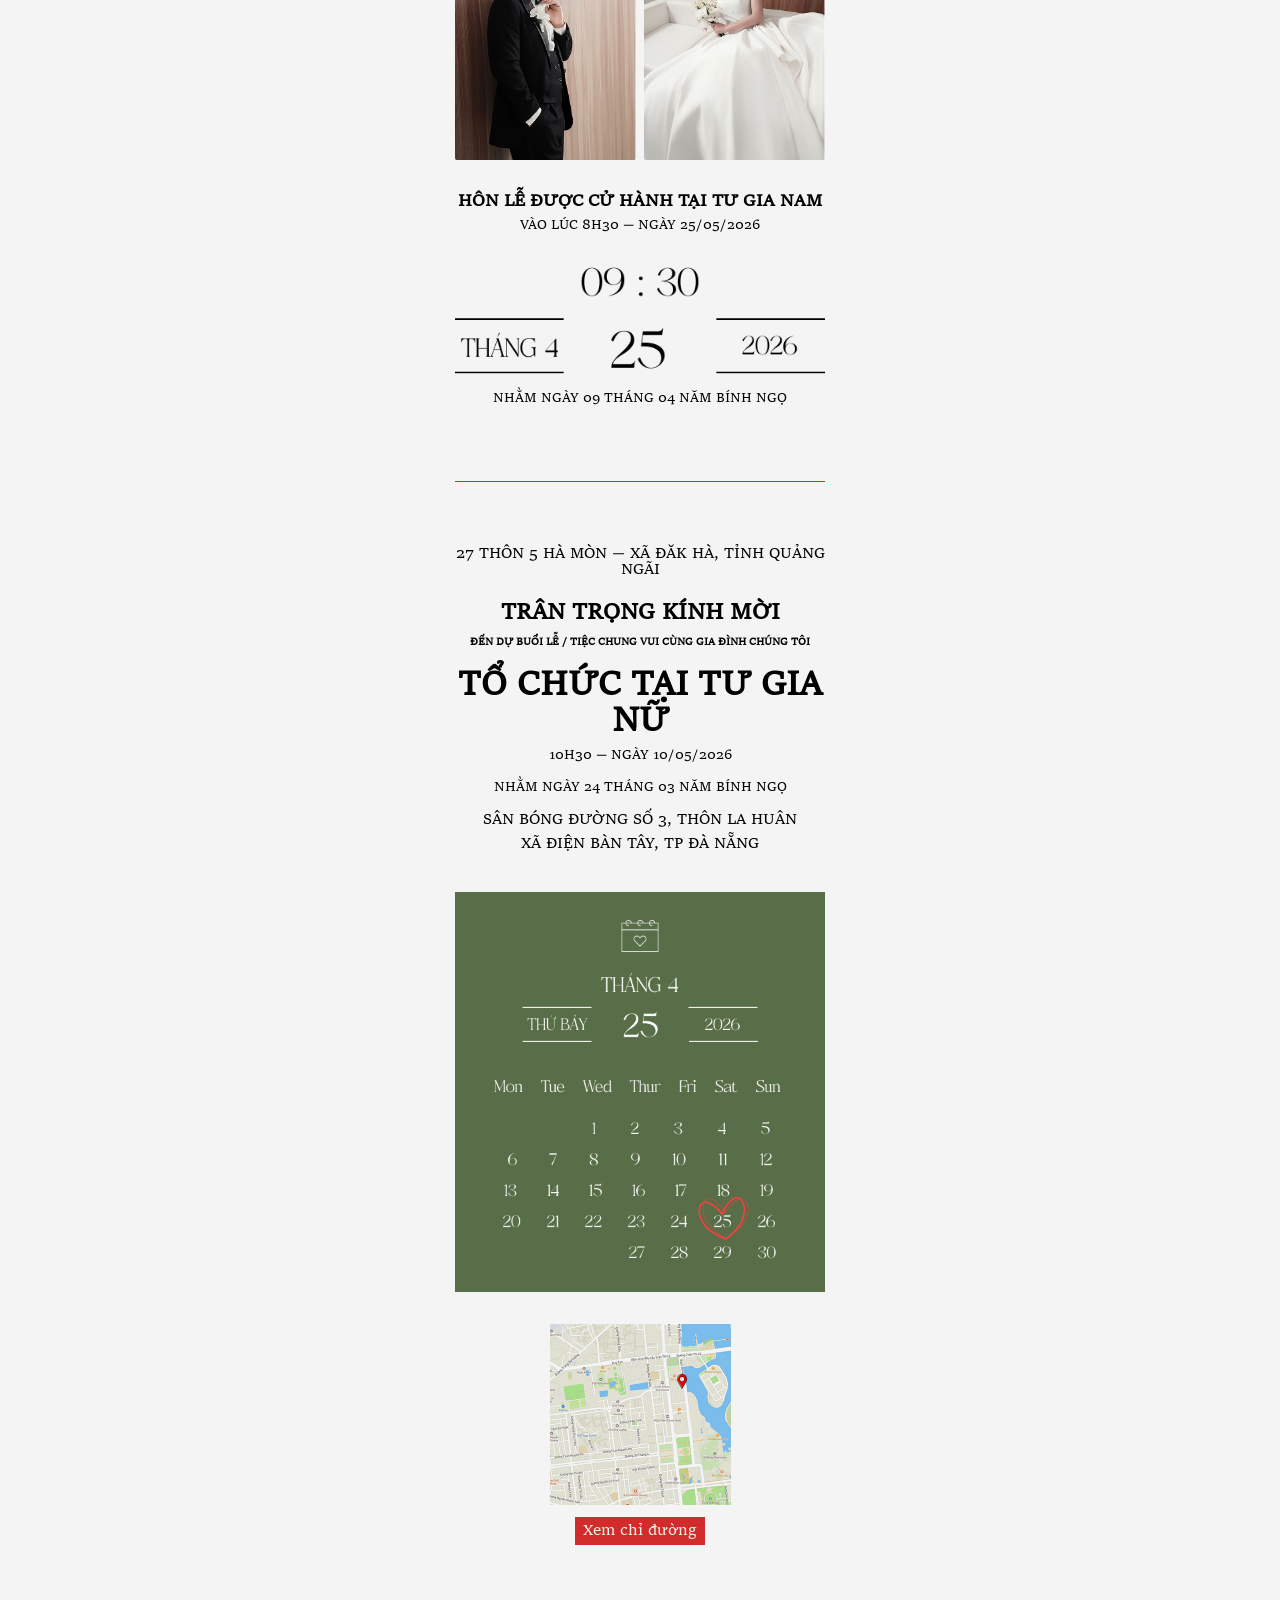
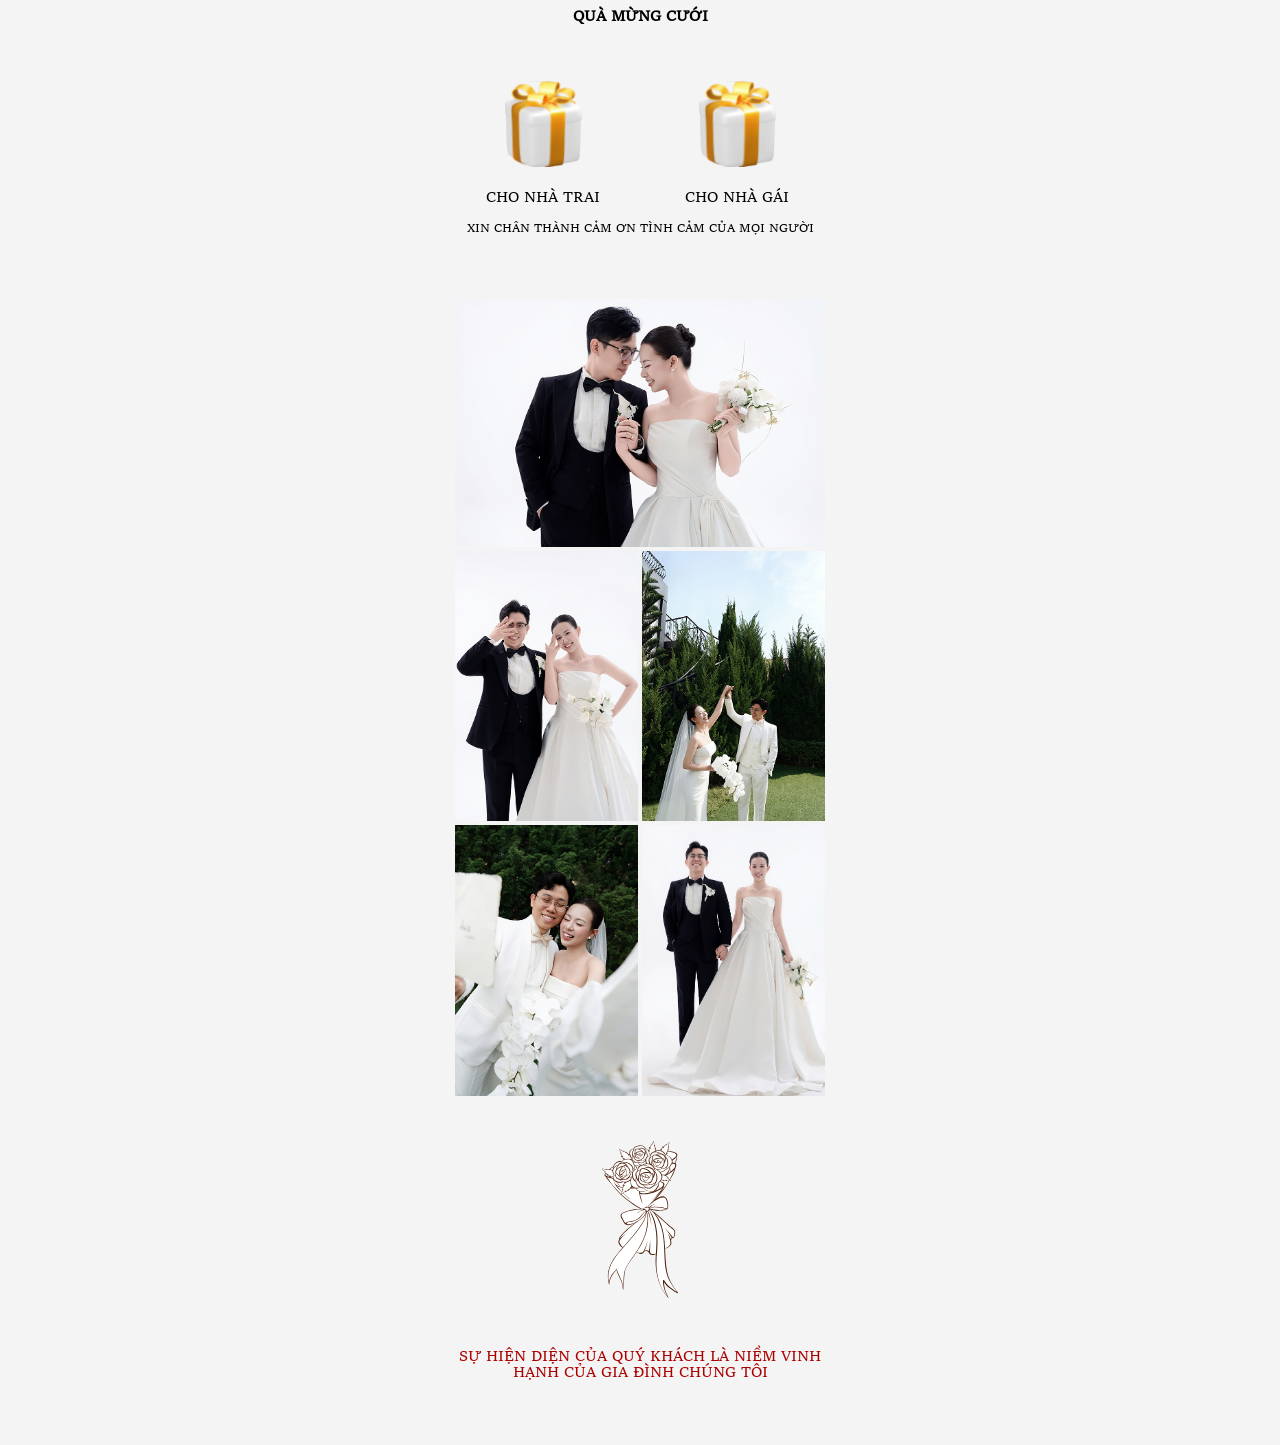
==== commit 08aa1c3e: "Update" ====
--- a/vi.html
+++ b/vi.html
@@ -3,7 +3,7 @@
   <head>
     <meta charset="UTF-8" />
     <meta name="viewport" content="width=device-width, initial-scale=1.0" />
-    <title>Thiệp Cưới Khôi Duyên</title>
+    <title>Thiệp Cưới Thắng Vi</title>
     <link
       rel="preload"
       href="./assets/nhac.mp3"
@@ -11,7 +11,7 @@
       type="audio/mpeg"
       fetchpriority="high"
     />
-    <link rel="icon" type="image/svg+xml" href="./assets/favicon.svg" />
+    <link rel="icon" type="image/png" href="./assets/favicon.png" />
     <link rel="stylesheet" href="styles.css" />
     <link rel="preconnect" href="https://fonts.googleapis.com">
     <link rel="preconnect" href="https://fonts.gstatic.com" crossorigin>
@@ -41,7 +41,7 @@
       <section class="hero reveal">
         <p class="hero-sub">Save the Date</p>
         <h1 class="hero-title">
-          <img loading="lazy" decoding="async" src="./assets/logo.svg" alt="Khoi Duyen Logo" />
+          <img loading="lazy" decoding="async" src="./assets/logo.png" alt="Logo thiep cuoi Thang Vi" />
         </h1>
       </section>
 
@@ -119,27 +119,26 @@
         <div class="family-grid">
           <article>
             <p class="family-role">NHÀ TRAI</p>
-            <p>ÔNG VŨ VĂN TUYÊN</p>
-            <p>BÀ DƯƠNG THỊ DIỄM CHI</p>
-            <p>Số 33 Lê Đình Thám</p>
-            <p>Hòa Cường, Tp. Đà Nẵng</p>
+            <p>ÔNG HOÀNG XUÂN MỪNG</p>
+            <p>BÀ PHẠM THỊ MỲ</p>
+            <p>27 Thôn 5 Hà Mòn — Xã Đăk Hà, tỉnh Quảng Ngãi</p>
           </article>
           <article>
             <p class="family-role">NHÀ GÁI</p>
-            <p>ÔNG ĐOÀN THANH</p>
-            <p>BÀ TRẦN THỊ TRÀ MY</p>
-            <p>Chung cư 4, Nguyễn Đức Cảnh, Hải Châu, Tp. Đà Nẵng</p>
+            <p>ÔNG TRƯƠNG PHÚC TOÀN</p>
+            <p>BÀ ĐỖ THỊ THU</p>
+            <p>14 đường số 3, thôn La Huân, xã Điện Bàn Tây, TP Đà Nẵng</p>
           </article>
         </div>
 
         <div class="couple-names">
           <div>
-            <p class="couple-role">TRƯỞNG NAM</p>
-            <p class="couple-sign">Ngọc Khôi</p>
+            <p class="couple-role">ÚT NAM</p>
+            <p class="couple-sign">Hoàng Quang Thắng</p>
           </div>
           <div>
-            <p class="couple-role">THỨ NỮ</p>
-            <p class="couple-sign">Mỹ Duyên</p>
+            <p class="couple-role">TRƯỞNG NỮ</p>
+            <p class="couple-sign">Trương Thị Thuý Vi</p>
           </div>
         </div>
 
@@ -155,22 +154,22 @@
 
       <section class="invite-card reveal">
         <p class="invite-top">HÔN LỄ ĐƯỢC CỬ HÀNH TẠI TƯ GIA NAM</p>
-        <p class="invite-sub">VÀO LÚC</p>
+        <p class="invite-sub">VÀO LÚC 8H30 — NGÀY 25/05/2026</p>
         <div class="invite-time">
           <img loading="lazy" decoding="async" src="./assets/ngay-gio.png" alt="Ngay gio" />
-          <p>NHẰM NGÀY 09 THÁNG 03 NĂM BÍNH NGỌ</p>
-        </div>
-        <h2 style="margin: 0 0 8px;">TRÂN TRỌNG KÍNH MỜI</h2>
-        <h6 style="margin: 0">ĐẾN DỰ BUỔI TIỆC CHUNG VUI CÙNG GIA ĐÌNH CHÚNG TÔI</h6>
-        <h3 class="invite-venue" style="margin: 18px 0 18px;"><span>NHÀ HÀNG TIỆC CƯỚI</span>FOR YOU LUXURY</h3>
+          <p>NHẰM NGÀY 09 THÁNG 04 NĂM BÍNH NGỌ</p>
+        </div>
         <div class="invite-address">
-          <p>Sảnh LAVENDER (Tầng 2)</p>
-          <p>CÔNG VIÊN TRUNG TÂM ĐƯỜNG 2/9</p>
-          <p>PHƯỜNG HÒA CƯỜNG, TP ĐÀ NẴNG</p>
-        </div>
-        <div class="invite-schedule">
-          <p><span>ĐÓN KHÁCH</span> <strong>11:00</strong></p>
-          <p><span>NHẬP TIỆC</span> <strong>12:00</strong></p>
+          <p>27 THÔN 5 HÀ MÒN — XÃ ĐĂK HÀ, TỈNH QUẢNG NGÃI</p>
+        </div>
+        <h2 style="margin: 1.25rem 0 8px">TRÂN TRỌNG KÍNH MỜI</h2>
+        <h6 style="margin: 0">ĐẾN DỰ BUỔI LỄ / TIỆC CHUNG VUI CÙNG GIA ĐÌNH CHÚNG TÔI</h6>
+        <h3 class="invite-venue" style="margin: 18px 0 8px">TỔ CHỨC TẠI TƯ GIA NỮ</h3>
+        <p class="invite-sub">10H30 — NGÀY 10/05/2026</p>
+        <p class="invite-sub">NHẰM NGÀY 24 THÁNG 03 NĂM BÍNH NGỌ</p>
+        <div class="invite-address">
+          <p>SÂN BÓNG ĐƯỜNG SỐ 3, THÔN LA HUÂN</p>
+          <p>XÃ ĐIỆN BÀN TÂY, TP ĐÀ NẴNG</p>
         </div>
       </section>
 
@@ -180,7 +179,7 @@
 
       <section class="location-block reveal">
         <img loading="lazy" decoding="async" src="./assets/map.jpg" alt="Ban do vi tri le cuoi" />
-        <a href="https://maps.app.goo.gl/14R7666FP787HLyo7" target="_blank">Xem chỉ đường</a>
+        <a href="https://www.google.com/maps/search/?api=1&amp;query=27+Th%C3%B4n+5+H%C3%A0+M%C3%B2n%2C+%C4%90%C4%83k+H%C3%A0%2C+Qu%E1%BA%A3ng+Ng%C3%A3i" target="_blank">Xem chỉ đường</a>
       </section>
 
       <section class="gift-section reveal">
@@ -233,24 +232,6 @@
             </article>
             <article class="photo reveal">
               <img loading="lazy" decoding="async" src="./assets/grid-5.jpg" alt="Anh cuoi collage 5" />
-            </article>
-          </div>
-
-          <article class="photo reveal">
-            <img loading="lazy" decoding="async" src="./assets/grid-6.jpg" alt="Anh cuoi den trang" />
-          </article>
-
-          <div class="collage-feature">
-            <div class="collage-feature-left">
-              <article class="photo reveal">
-                <img loading="lazy" decoding="async" src="./assets/grid-7.jpg" alt="Anh cuoi collage 6" />
-              </article>
-              <article class="photo reveal">
-                <img loading="lazy" decoding="async" src="./assets/grid-8.jpg" alt="Anh cuoi collage 7" />
-              </article>
-            </div>
-            <article class="photo reveal collage-feature-right">
-              <img loading="lazy" decoding="async" src="./assets/grid-9.jpg" alt="Anh cuoi collage 8" />
             </article>
           </div>
         </div>
--- a/styles.css
+++ b/styles.css
@@ -32,10 +32,10 @@
 
 
 :root {
-  --bg: #f7f5f1;
+  --bg: #F4F4F4;
   --text: rgba(0, 0, 0, 1);
   --muted: #746c62;
-  --green: #617f50;
+  --red: #D22B2B;
   --card: #ffffff;
   --border: #e9e2d9;
   --shadow: 0 14px 24px rgba(15, 12, 9, 0.08);
@@ -50,9 +50,6 @@
 body {
   margin: 0;
   background-color: var(--bg);
-  background-image: url("./assets/background.jpg");
-  background-repeat: repeat;
-  background-size: 320px auto;
   color: var(--text);
   font-family: "Sitka Text";
 
@@ -62,10 +59,6 @@
   display: flex;
   justify-content: center;
   min-height: 100dvh;
-  background-image: url("./assets/background.jpg");
-  background-size: cover;
-  background-position: center;
-  background-repeat: no-repeat;
 }
 
 .site-shell {
@@ -119,7 +112,7 @@
   font-size: 24px;
   line-height: 100%;
   letter-spacing: 0;
-  color: var(--green);
+  color: var(--red);
 }
 
 .hero-title {
@@ -136,8 +129,8 @@
 
 .frame {
   display: grid;
-  grid-template-columns: 87px 1fr 87px;
-  gap: 8px;
+  grid-template-columns: 64px 1fr 64px;
+  gap: 6px;
   margin-top: 18px;
 }
 
@@ -163,6 +156,7 @@
 }
 
 .frame-center img {
+  object-position: 42% center;
   transform: translateY(42px);
 }
 
@@ -187,7 +181,7 @@
 }
 
 .frame-center {
-  margin-top: 70px;
+  margin-top: 24px;
 }
 
 .text-block {
@@ -197,7 +191,7 @@
   line-height: 100%;
   letter-spacing: 0;
   text-align: center;
-  color: var(--green);
+  color: var(--red);
   margin: 32px 0;
 }
 
@@ -511,7 +505,7 @@
   flex-direction: column;
   gap: 6px;
   padding-bottom: 64px;
-  border-bottom: 1px solid var(--green);
+  border-bottom: 1px solid var(--red);
   margin-bottom: 64px;
 }
 
@@ -609,7 +603,7 @@
 
 .location-block a {
   border: 0;
-  background: var(--green);
+  background: var(--red);
   color: #eef2e8;
   padding: 6px 8px;
   cursor: pointer;
@@ -694,7 +688,7 @@
 }
 
 .gift-card--qr:focus-visible {
-  outline: 2px solid var(--green);
+  outline: 2px solid var(--red);
   outline-offset: 4px;
 }
 
@@ -803,23 +797,6 @@
   gap: 4px;
 }
 
-.collage-feature {
-  display: grid;
-  grid-template-columns: 1fr 1fr;
-  gap: 4px;
-}
-
-.collage-feature-left {
-  display: grid;
-  grid-template-rows: 1fr 1fr;
-  gap: 4px;
-}
-
-.collage-feature-right img {
-  height: 100%;
-  min-height: 284px;
-}
-
 .photo {
   overflow: hidden;
   border-radius: 0;
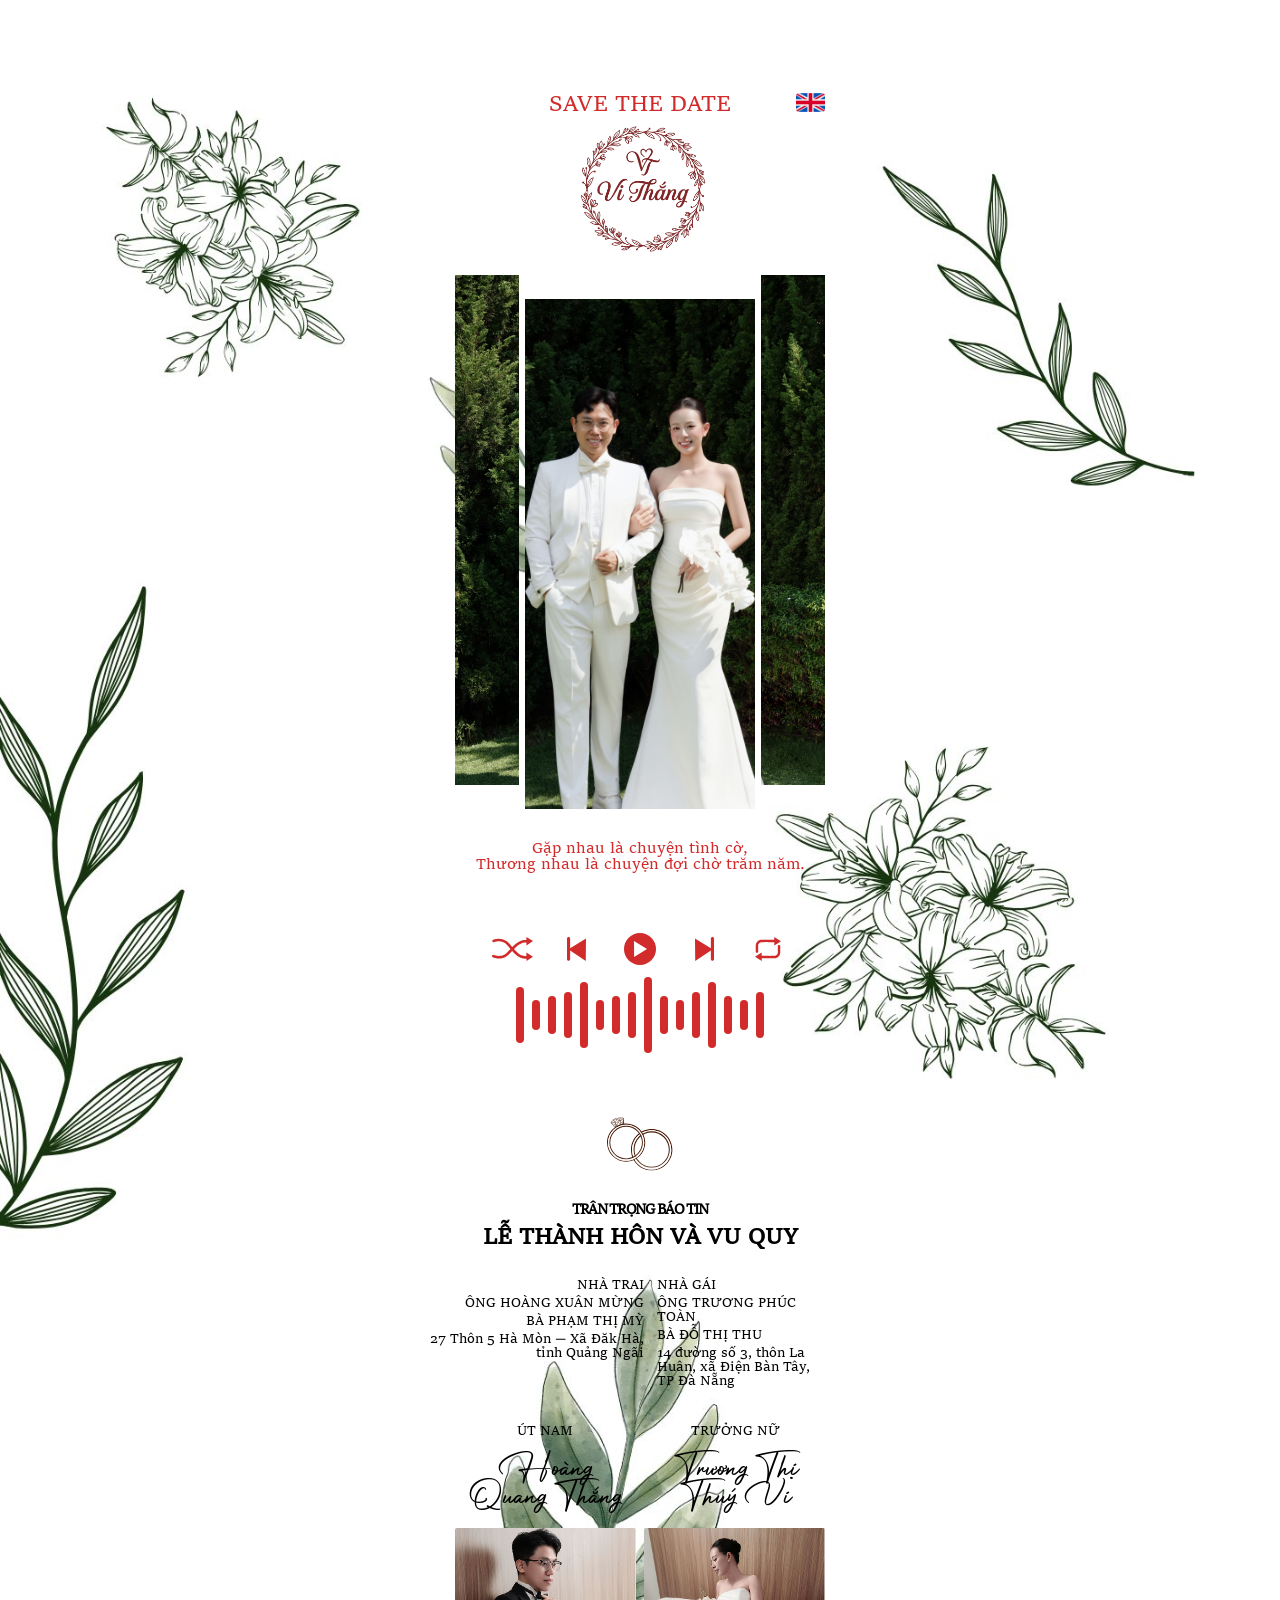
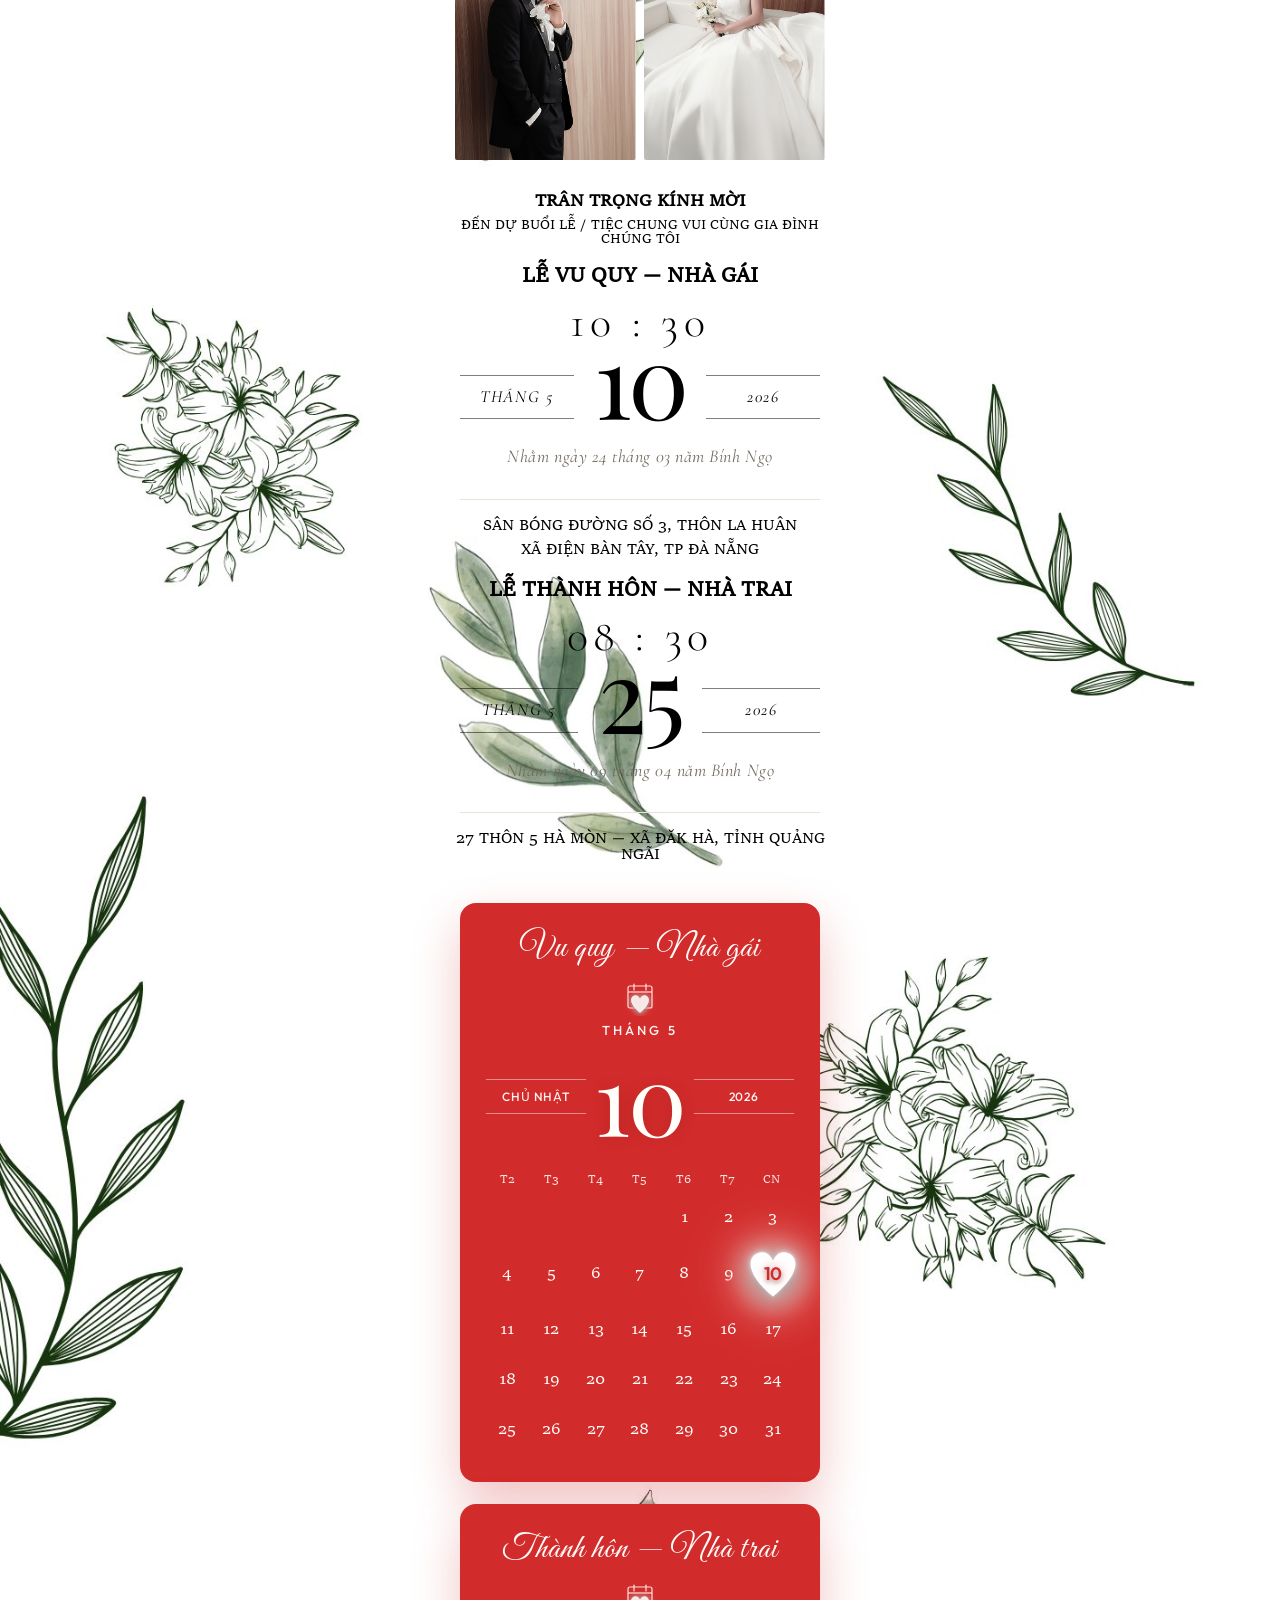
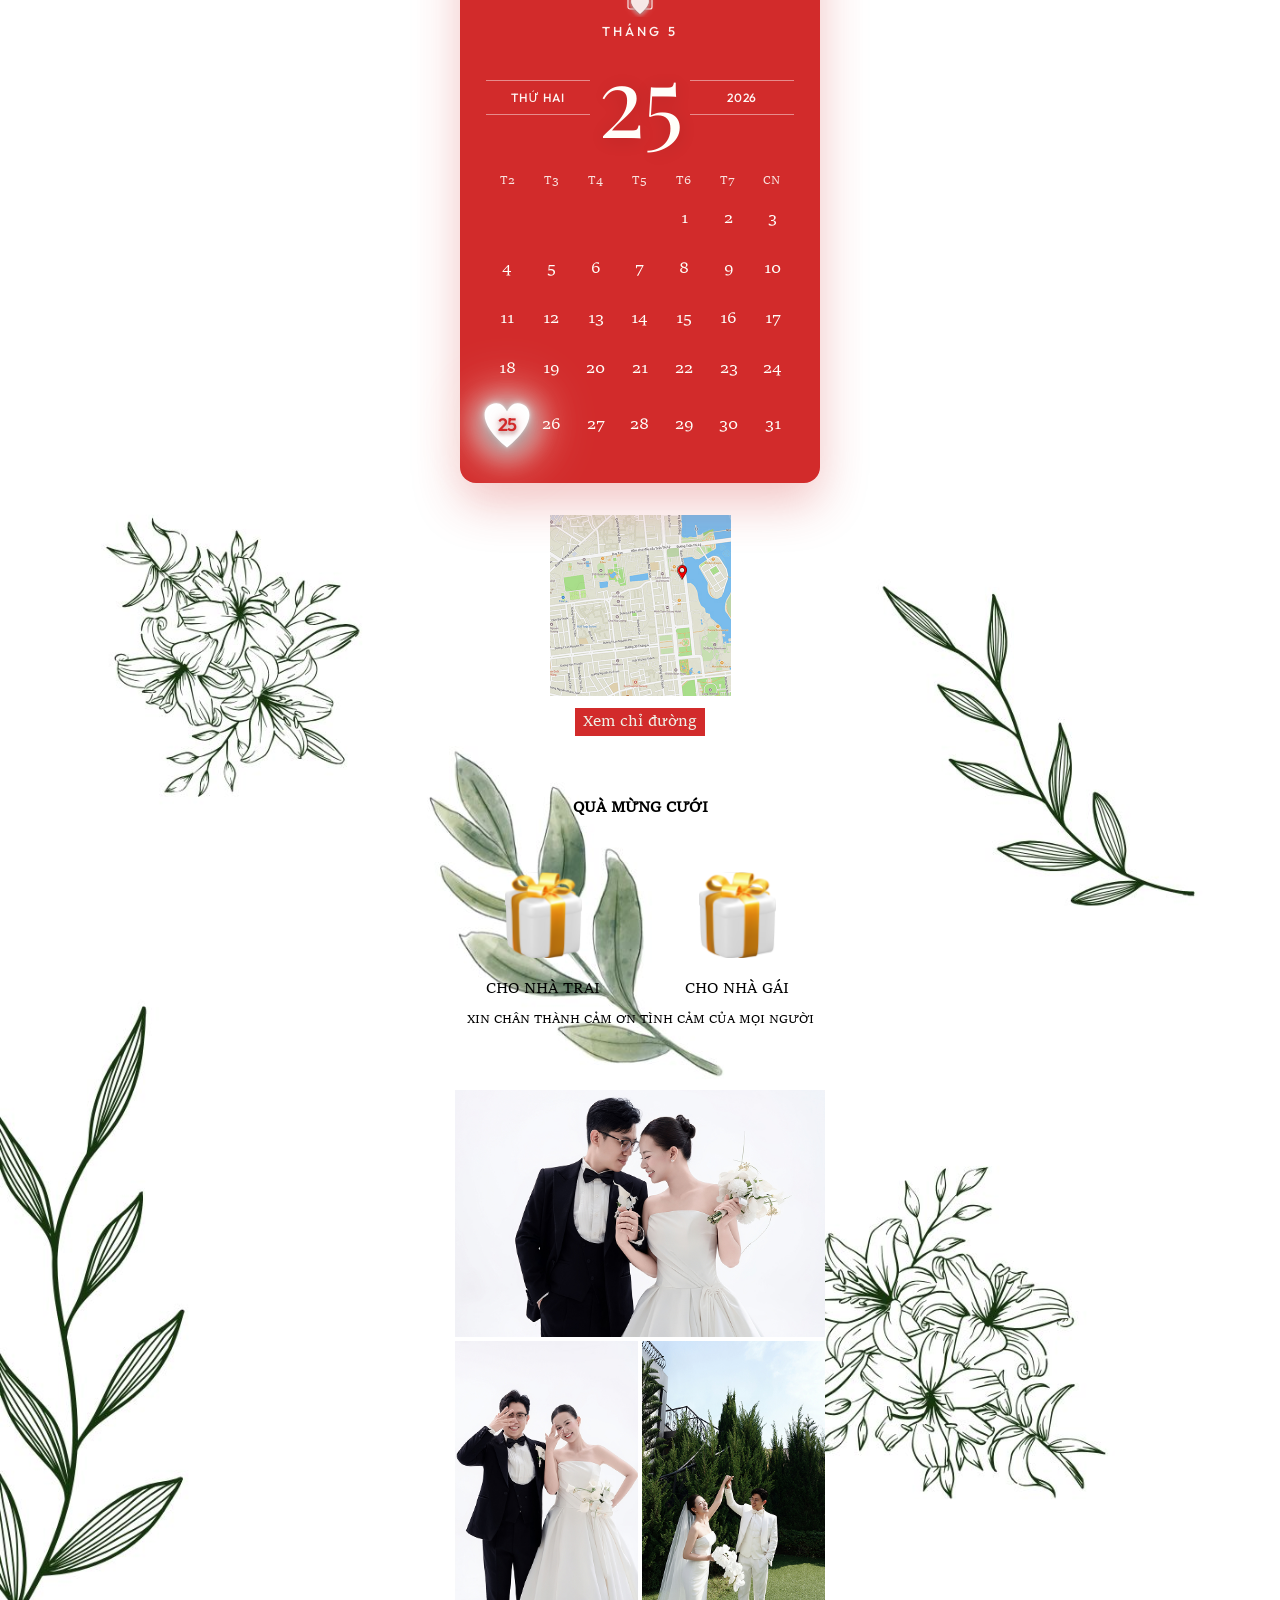
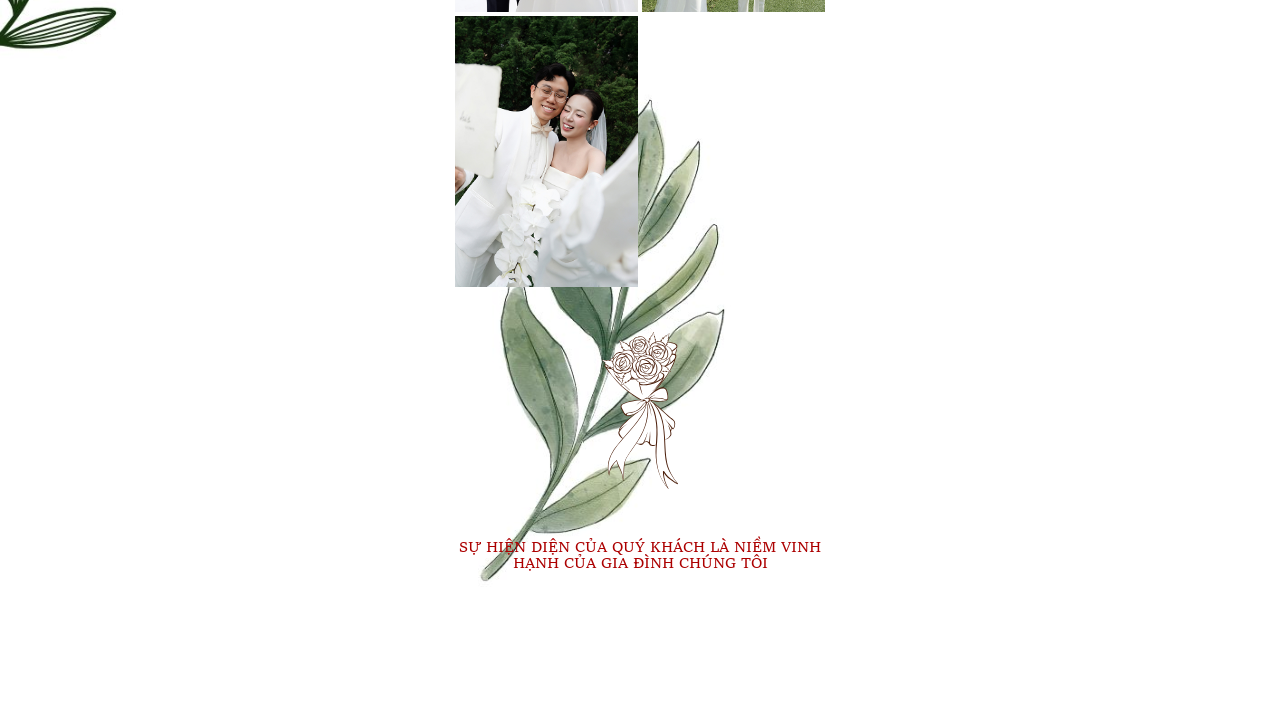
==== commit 475bf0eb: "Update" ====
--- a/vi.html
+++ b/vi.html
@@ -15,7 +15,7 @@
     <link rel="stylesheet" href="styles.css" />
     <link rel="preconnect" href="https://fonts.googleapis.com">
     <link rel="preconnect" href="https://fonts.gstatic.com" crossorigin>
-    <link href="https://fonts.googleapis.com/css2?family=Inter:ital,opsz,wght@0,14..32,100..900;1,14..32,100..900&family=Pinyon+Script&display=swap" rel="stylesheet">
+    <link href="https://fonts.googleapis.com/css2?family=Inter:ital,opsz,wght@0,14..32,100..900;1,14..32,100..900&family=Pinyon+Script&family=Playfair+Display:ital,wght@0,300;0,400;0,500;0,600;1,400&family=Cormorant+Garamond:ital,wght@0,300;0,400;0,500;0,600;1,400&family=Great+Vibes&family=Outfit:wght@400;500;600&display=swap" rel="stylesheet">
   </head>
   <body>
     <audio
@@ -153,28 +153,132 @@
       </section>
 
       <section class="invite-card reveal">
-        <p class="invite-top">HÔN LỄ ĐƯỢC CỬ HÀNH TẠI TƯ GIA NAM</p>
-        <p class="invite-sub">VÀO LÚC 8H30 — NGÀY 25/05/2026</p>
-        <div class="invite-time">
-          <img loading="lazy" decoding="async" src="./assets/ngay-gio.png" alt="Ngay gio" />
-          <p>NHẰM NGÀY 09 THÁNG 04 NĂM BÍNH NGỌ</p>
-        </div>
-        <div class="invite-address">
-          <p>27 THÔN 5 HÀ MÒN — XÃ ĐĂK HÀ, TỈNH QUẢNG NGÃI</p>
-        </div>
-        <h2 style="margin: 1.25rem 0 8px">TRÂN TRỌNG KÍNH MỜI</h2>
-        <h6 style="margin: 0">ĐẾN DỰ BUỔI LỄ / TIỆC CHUNG VUI CÙNG GIA ĐÌNH CHÚNG TÔI</h6>
-        <h3 class="invite-venue" style="margin: 18px 0 8px">TỔ CHỨC TẠI TƯ GIA NỮ</h3>
-        <p class="invite-sub">10H30 — NGÀY 10/05/2026</p>
-        <p class="invite-sub">NHẰM NGÀY 24 THÁNG 03 NĂM BÍNH NGỌ</p>
+        <p class="invite-top">TRÂN TRỌNG KÍNH MỜI</p>
+        <p class="invite-sub">ĐẾN DỰ BUỔI LỄ / TIỆC CHUNG VUI CÙNG GIA ĐÌNH CHÚNG TÔI</p>
+        <h3 class="invite-venue invite-venue--compact">LỄ VU QUY — NHÀ GÁI</h3>
+        <div class="date-rail" aria-label="Ngày giờ lễ vu quy">
+          <p class="date-rail__time">10 : 30</p>
+          <div class="date-rail__row">
+            <div class="date-rail__side">
+              <div class="date-rail__lines">
+                <span class="date-rail__rule" aria-hidden="true"></span>
+                <span class="date-rail__lines-label">THÁNG 5</span>
+                <span class="date-rail__rule" aria-hidden="true"></span>
+              </div>
+            </div>
+            <div class="date-rail__day">10</div>
+            <div class="date-rail__side">
+              <div class="date-rail__lines">
+                <span class="date-rail__rule" aria-hidden="true"></span>
+                <span class="date-rail__lines-label">2026</span>
+                <span class="date-rail__rule" aria-hidden="true"></span>
+              </div>
+            </div>
+          </div>
+          <p class="date-rail__lunar">Nhằm ngày 24 tháng 03 năm Bính Ngọ</p>
+        </div>
         <div class="invite-address">
           <p>SÂN BÓNG ĐƯỜNG SỐ 3, THÔN LA HUÂN</p>
           <p>XÃ ĐIỆN BÀN TÂY, TP ĐÀ NẴNG</p>
         </div>
+        <h3 class="invite-venue invite-venue--compact" style="margin-top: 1.25rem">LỄ THÀNH HÔN — NHÀ TRAI</h3>
+        <div class="date-rail" aria-label="Ngày giờ lễ thành hôn">
+          <p class="date-rail__time">08 : 30</p>
+          <div class="date-rail__row">
+            <div class="date-rail__side">
+              <div class="date-rail__lines">
+                <span class="date-rail__rule" aria-hidden="true"></span>
+                <span class="date-rail__lines-label">THÁNG 5</span>
+                <span class="date-rail__rule" aria-hidden="true"></span>
+              </div>
+            </div>
+            <div class="date-rail__day">25</div>
+            <div class="date-rail__side">
+              <div class="date-rail__lines">
+                <span class="date-rail__rule" aria-hidden="true"></span>
+                <span class="date-rail__lines-label">2026</span>
+                <span class="date-rail__rule" aria-hidden="true"></span>
+              </div>
+            </div>
+          </div>
+          <p class="date-rail__lunar">Nhằm ngày 09 tháng 04 năm Bính Ngọ</p>
+        </div>
+        <div class="invite-address">
+          <p>27 THÔN 5 HÀ MÒN — XÃ ĐĂK HÀ, TỈNH QUẢNG NGÃI</p>
+        </div>
       </section>
 
       <section class="calendar-block reveal">
-        <img loading="lazy" decoding="async" src="./assets/vi_calendar.jpg" alt="Lich cuoi" />
+        <article class="save-date-card" aria-label="Vu quy 10 thang 5 nam 2026">
+          <p class="save-date-card__label">Vu quy — Nhà gái</p>
+          <svg class="save-date-card__icon" width="40" height="40" viewBox="0 0 40 40" fill="none" xmlns="http://www.w3.org/2000/svg" aria-hidden="true">
+            <rect x="8" y="10" width="24" height="22" rx="2" stroke="currentColor" stroke-width="1.2"/>
+            <path d="M8 16h24" stroke="currentColor" stroke-width="1.2"/>
+            <path d="M14 8v6M26 8v6" stroke="currentColor" stroke-width="1.2" stroke-linecap="round"/>
+            <svg class="save-date-card__heart" x="9" y="17" width="22" height="22" viewBox="0 0 100 100" aria-hidden="true" focusable="false">
+              <path fill="currentColor" d="M50 90C23 68 10 48 10 32 10 20 19 11 31 11 39 11 46 17 50 26 54 17 61 11 69 11 81 11 90 20 90 32 90 48 77 68 50 90z" />
+            </svg>
+          </svg>
+          <p class="save-date-card__month">THÁNG 5</p>
+          <div class="save-date-card__hero">
+            <div class="save-date-card__side">
+              <div class="save-date-card__side-inner">CHỦ NHẬT</div>
+            </div>
+            <div class="save-date-card__day">10</div>
+            <div class="save-date-card__side">
+              <div class="save-date-card__side-inner">2026</div>
+            </div>
+          </div>
+          <div class="save-date-card__mini mini-cal" aria-hidden="true">
+            <div class="mini-cal__dows">
+              <span>T2</span><span>T3</span><span>T4</span><span>T5</span><span>T6</span><span>T7</span><span>CN</span>
+            </div>
+            <div class="mini-cal__cells">
+              <span class="mini-cal__cell mini-cal__cell--muted"></span><span class="mini-cal__cell mini-cal__cell--muted"></span><span class="mini-cal__cell mini-cal__cell--muted"></span><span class="mini-cal__cell mini-cal__cell--muted"></span>
+              <span class="mini-cal__cell">1</span><span class="mini-cal__cell">2</span><span class="mini-cal__cell">3</span>
+              <span class="mini-cal__cell">4</span><span class="mini-cal__cell">5</span><span class="mini-cal__cell">6</span><span class="mini-cal__cell">7</span><span class="mini-cal__cell">8</span><span class="mini-cal__cell">9</span>
+              <span class="mini-cal__cell mini-cal__cell--picked"><span class="mini-cal__picked-inner"><svg class="mini-cal__heart" viewBox="0 0 100 100" aria-hidden="true" focusable="false"><path fill="currentColor" d="M50 90C23 68 10 48 10 32 10 20 19 11 31 11 39 11 46 17 50 26 54 17 61 11 69 11 81 11 90 20 90 32 90 48 77 68 50 90z"/></svg><span class="mini-cal__num">10</span></span></span>
+              <span class="mini-cal__cell">11</span><span class="mini-cal__cell">12</span><span class="mini-cal__cell">13</span><span class="mini-cal__cell">14</span><span class="mini-cal__cell">15</span><span class="mini-cal__cell">16</span><span class="mini-cal__cell">17</span>
+              <span class="mini-cal__cell">18</span><span class="mini-cal__cell">19</span><span class="mini-cal__cell">20</span><span class="mini-cal__cell">21</span><span class="mini-cal__cell">22</span><span class="mini-cal__cell">23</span><span class="mini-cal__cell">24</span>
+              <span class="mini-cal__cell">25</span><span class="mini-cal__cell">26</span><span class="mini-cal__cell">27</span><span class="mini-cal__cell">28</span><span class="mini-cal__cell">29</span><span class="mini-cal__cell">30</span><span class="mini-cal__cell">31</span>
+            </div>
+          </div>
+        </article>
+        <article class="save-date-card" aria-label="Thanh hon 25 thang 5 nam 2026">
+          <p class="save-date-card__label">Thành hôn — Nhà trai</p>
+          <svg class="save-date-card__icon" width="40" height="40" viewBox="0 0 40 40" fill="none" xmlns="http://www.w3.org/2000/svg" aria-hidden="true">
+            <rect x="8" y="10" width="24" height="22" rx="2" stroke="currentColor" stroke-width="1.2"/>
+            <path d="M8 16h24" stroke="currentColor" stroke-width="1.2"/>
+            <path d="M14 8v6M26 8v6" stroke="currentColor" stroke-width="1.2" stroke-linecap="round"/>
+            <svg class="save-date-card__heart" x="9" y="17" width="22" height="22" viewBox="0 0 100 100" aria-hidden="true" focusable="false">
+              <path fill="currentColor" d="M50 90C23 68 10 48 10 32 10 20 19 11 31 11 39 11 46 17 50 26 54 17 61 11 69 11 81 11 90 20 90 32 90 48 77 68 50 90z" />
+            </svg>
+          </svg>
+          <p class="save-date-card__month">THÁNG 5</p>
+          <div class="save-date-card__hero">
+            <div class="save-date-card__side">
+              <div class="save-date-card__side-inner">THỨ HAI</div>
+            </div>
+            <div class="save-date-card__day">25</div>
+            <div class="save-date-card__side">
+              <div class="save-date-card__side-inner">2026</div>
+            </div>
+          </div>
+          <div class="save-date-card__mini mini-cal" aria-hidden="true">
+            <div class="mini-cal__dows">
+              <span>T2</span><span>T3</span><span>T4</span><span>T5</span><span>T6</span><span>T7</span><span>CN</span>
+            </div>
+            <div class="mini-cal__cells">
+              <span class="mini-cal__cell mini-cal__cell--muted"></span><span class="mini-cal__cell mini-cal__cell--muted"></span><span class="mini-cal__cell mini-cal__cell--muted"></span><span class="mini-cal__cell mini-cal__cell--muted"></span>
+              <span class="mini-cal__cell">1</span><span class="mini-cal__cell">2</span><span class="mini-cal__cell">3</span>
+              <span class="mini-cal__cell">4</span><span class="mini-cal__cell">5</span><span class="mini-cal__cell">6</span><span class="mini-cal__cell">7</span><span class="mini-cal__cell">8</span><span class="mini-cal__cell">9</span><span class="mini-cal__cell">10</span>
+              <span class="mini-cal__cell">11</span><span class="mini-cal__cell">12</span><span class="mini-cal__cell">13</span><span class="mini-cal__cell">14</span><span class="mini-cal__cell">15</span><span class="mini-cal__cell">16</span><span class="mini-cal__cell">17</span>
+              <span class="mini-cal__cell">18</span><span class="mini-cal__cell">19</span><span class="mini-cal__cell">20</span><span class="mini-cal__cell">21</span><span class="mini-cal__cell">22</span><span class="mini-cal__cell">23</span><span class="mini-cal__cell">24</span>
+              <span class="mini-cal__cell mini-cal__cell--picked"><span class="mini-cal__picked-inner"><svg class="mini-cal__heart" viewBox="0 0 100 100" aria-hidden="true" focusable="false"><path fill="currentColor" d="M50 90C23 68 10 48 10 32 10 20 19 11 31 11 39 11 46 17 50 26 54 17 61 11 69 11 81 11 90 20 90 32 90 48 77 68 50 90z"/></svg><span class="mini-cal__num">25</span></span></span>
+              <span class="mini-cal__cell">26</span><span class="mini-cal__cell">27</span><span class="mini-cal__cell">28</span><span class="mini-cal__cell">29</span><span class="mini-cal__cell">30</span><span class="mini-cal__cell">31</span>
+            </div>
+          </div>
+        </article>
       </section>
 
       <section class="location-block reveal">
@@ -187,8 +291,12 @@
         <div class="gift-row">
           <article
             class="gift-card pop-in gift-card--qr"
-            data-qr-src="./assets/qr-groom.jpg"
+            data-qr-src="./assets/qr-groom.png"
             data-qr-alt="Ma VietQR chuyen khoan — chu re"
+            data-qr-role="Chú rể"
+            data-qr-bank="Techcombank"
+            data-qr-holder="HOANG QUANG THANG"
+            data-qr-account="1903 5882 3810 12"
             role="button"
             tabindex="0"
             aria-haspopup="dialog"
@@ -198,8 +306,12 @@
           </article>
           <article
             class="gift-card pop-in gift-card--qr"
-            data-qr-src="./assets/qr-bride.jpg"
+            data-qr-src="./assets/qr-bride.png"
             data-qr-alt="Ma VietQR chuyen khoan — co dau"
+            data-qr-role="Cô dâu"
+            data-qr-bank="Vietcombank"
+            data-qr-holder="TRUONG THI THUY VI"
+            data-qr-account="9764473220"
             role="button"
             tabindex="0"
             aria-haspopup="dialog"
@@ -241,6 +353,18 @@
           <p>SỰ HIỆN DIỆN CỦA QUÝ KHÁCH LÀ NIỀM VINH HẠNH CỦA GIA ĐÌNH CHÚNG TÔI</p>
         </div>
       </section>
+
+      <footer class="site-footer reveal">
+        <p class="site-footer__text">
+          Website:
+          <a
+            class="site-footer__link"
+            href="https://trangiavinh.netlify.app/"
+            target="_blank"
+            rel="noopener noreferrer"
+            >Tran Gia Vinh — portfolio</a>
+        </p>
+      </footer>
     </main>
 
     <div class="qr-modal" id="qr-modal" hidden>
@@ -255,7 +379,16 @@
           &times;
         </button>
         <h2 id="qr-modal-title" class="qr-modal__title">Quét mã chuyển khoản</h2>
-        <img class="qr-modal__img" src="" alt="" />
+        <div class="qr-modal__meta">
+          <p id="qr-modal-role" class="qr-modal__role" hidden></p>
+          <p id="qr-modal-holder" class="qr-modal__holder" hidden></p>
+          <p id="qr-modal-account" class="qr-modal__account" hidden></p>
+        </div>
+        <div class="qr-modal__qr-card">
+          <div id="qr-modal-strip" class="qr-modal__strip" hidden></div>
+          <img class="qr-modal__img" src="" alt="" />
+          <p class="qr-modal__networks">VIETQR · napas 247</p>
+        </div>
       </div>
     </div>
 
--- a/styles.css
+++ b/styles.css
@@ -59,6 +59,10 @@
   display: flex;
   justify-content: center;
   min-height: 100dvh;
+  background-image: url('./assets/background-site.jpg');
+  background-size: contain;
+  background-position: center;
+  background-repeat: repeat;
 }
 
 .site-shell {
@@ -205,7 +209,7 @@
 }
 
 .player-ui {
-  color: #5f7f4f;
+  color: var(--red);
 }
 
 .player-controls {
@@ -249,7 +253,7 @@
 .bar {
   width: 8px;
   border-radius: 999px;
-  background: #5f7f4f;
+  background: var(--red);
   transform-origin: center center;
 }
 
@@ -498,32 +502,108 @@
   margin-bottom: 8px;
 }
 
-.invite-time {
-  display: flex;
-  align-items: center;
+.invite-venue--compact {
+  font-size: 22px;
+  line-height: 1.15;
+  margin: 0 0 10px;
+}
+
+.date-rail {
+  margin: 0 auto 18px;
+  max-width: 360px;
+  padding-bottom: 30px;
+  border-bottom: 1px solid var(--border);
+  text-align: center;
+  font-family: "Cormorant Garamond", "Sitka Text", Georgia, serif;
+}
+
+.date-rail__time {
+  font-family: "Cormorant Garamond", serif;
+  font-size: clamp(34px, 9vw, 44px);
+  font-weight: 300;
+  letter-spacing: 0.12em;
+  margin: 0 0 22px;
+  color: var(--text);
+  line-height: 1.05;
+}
+
+.date-rail__row {
+  display: grid;
+  grid-template-columns: minmax(0, 1fr) auto minmax(0, 1fr);
+  align-items: center;
+  justify-items: center;
+  column-gap: clamp(10px, 2.5vw, 18px);
+  width: 100%;
+  max-width: 100%;
+  margin: 0 auto;
+}
+
+.date-rail__side {
+  display: flex;
   justify-content: center;
+  align-items: center;
+  width: 100%;
+  min-width: 0;
+}
+
+.date-rail__lines {
+  display: flex;
   flex-direction: column;
-  gap: 6px;
-  padding-bottom: 64px;
-  border-bottom: 1px solid var(--red);
-  margin-bottom: 64px;
-}
-
-.invite-time img {
-  width: 100%;
-}
-
-.invite-time p {
-  font-family: "Sitka Text";
-  font-weight: 400;
-  font-style: normal;
-  font-size: 14px;
-  line-height: 1;
-  letter-spacing: 0;
-  color: var(--text);
-  text-align: center;
-  margin: 0;
-  padding: 0 0 12px;
+  align-items: stretch;
+  justify-content: center;
+  gap: 10px;
+  width: 100%;
+  max-width: 122px;
+  margin: 0 auto;
+  padding: 0;
+  border: 0;
+  text-align: center;
+}
+
+.date-rail__rule {
+  display: block;
+  height: 1px;
+  background-color: rgba(0, 0, 0, 0.5);
+  flex-shrink: 0;
+  width: 100%;
+}
+
+.date-rail__lines-label {
+  display: block;
+  font-family: "Cormorant Garamond", serif;
+  font-size: clamp(14px, 3.4vw, 17px);
+  font-weight: 400;
+  font-style: italic;
+  letter-spacing: 0.09em;
+  text-transform: uppercase;
+  line-height: 1.3;
+  padding: 0 2px;
+}
+
+.date-rail__day {
+  grid-column: 2;
+  justify-self: center;
+  align-self: center;
+  font-family: "Playfair Display", "Cormorant Garamond", Georgia, serif;
+  font-size: clamp(72px, 21vw, 102px);
+  line-height: 0.92;
+  font-weight: 300;
+  letter-spacing: -0.03em;
+  padding: 0 2px;
+  text-align: center;
+  margin-top: -35px;
+}
+
+.date-rail__lunar {
+  margin: 18px 0 0;
+  font-family: "Cormorant Garamond", serif;
+  font-size: clamp(15px, 3.6vw, 18px);
+  font-style: italic;
+  font-weight: 400;
+  letter-spacing: 0.03em;
+  color: var(--muted);
+  text-transform: none;
+  line-height: 1.35;
 }
 
 .invite-address p {
@@ -576,13 +656,284 @@
 
 .calendar-block {
   padding: 32px 0;
-  font-size: 0;
-}
-
-.calendar-block img {
-  width: 100%;
-  height: auto;
-  object-fit: cover;
+  display: flex;
+  flex-direction: column;
+  align-items: center;
+  gap: 22px;
+  font-size: initial;
+  position: relative;
+  z-index: 1;
+}
+
+.save-date-card {
+  width: 100%;
+  max-width: 360px;
+  margin: 0 auto;
+  background: var(--red);
+  color: #fffef9;
+  padding: clamp(16px, 4.5vw, 26px) clamp(16px, 4.5vw, 26px) clamp(22px, 5.5vw, 30px);
+  display: flex;
+  flex-direction: column;
+  align-items: center;
+  text-align: center;
+  font-family: "Cormorant Garamond", "Sitka Text", Georgia, serif;
+  font-weight: 400;
+  box-sizing: border-box;
+  border-radius: 16px;
+  box-shadow: 0 20px 48px rgba(210, 43, 43, 0.28);
+}
+
+.save-date-card__label {
+  font-family: "Great Vibes", cursive;
+  font-size: clamp(24px, 6.8vw, 34px);
+  letter-spacing: 0.03em;
+  text-transform: none;
+  margin: 0 0 6px;
+  line-height: 1.2;
+  font-weight: 400;
+  color: rgba(255, 254, 252, 0.98);
+}
+
+.save-date-card__icon {
+  width: 40px;
+  height: 40px;
+  margin-bottom: 6px;
+  opacity: 0.92;
+  color: rgba(255, 254, 252, 0.95);
+  display: block;
+}
+
+.save-date-card__icon .save-date-card__heart {
+  filter:
+    drop-shadow(0 3px 10px rgba(0, 0, 0, 0.45))
+    drop-shadow(0 0 1px rgba(255, 255, 255, 0.95))
+    drop-shadow(0 0 3px rgba(255, 255, 255, 0.75))
+    drop-shadow(0 0 14px rgba(255, 255, 255, 0.4));
+  animation: save-date-card-heart-pulse 1.8s ease-in-out infinite;
+  transform-origin: 11px 11px;
+}
+
+@keyframes save-date-card-heart-pulse {
+  0%,
+  100% {
+    filter:
+      drop-shadow(0 3px 10px rgba(0, 0, 0, 0.45))
+      drop-shadow(0 0 1px rgba(255, 255, 255, 0.9))
+      drop-shadow(0 0 4px rgba(255, 255, 255, 0.55))
+      drop-shadow(0 0 12px rgba(255, 255, 255, 0.35));
+    transform: scale(1);
+  }
+  50% {
+    filter:
+      drop-shadow(0 6px 18px rgba(0, 0, 0, 0.5))
+      drop-shadow(0 0 2px rgba(255, 248, 230, 1))
+      drop-shadow(0 0 6px rgba(255, 255, 255, 0.85))
+      drop-shadow(0 0 22px rgba(255, 255, 255, 0.65))
+      drop-shadow(0 0 36px rgba(255, 200, 180, 0.55));
+    transform: scale(1.08);
+  }
+}
+
+@media (prefers-reduced-motion: reduce) {
+  .save-date-card__icon .save-date-card__heart {
+    animation: none;
+    transform: none;
+  }
+}
+
+.save-date-card__month {
+  font-family: "Outfit", system-ui, sans-serif;
+  font-size: 13px;
+  font-style: normal;
+  font-weight: 500;
+  letter-spacing: 0.22em;
+  margin: 0 0 12px;
+  color: rgba(255, 254, 252, 0.94);
+}
+
+.save-date-card__hero {
+  display: flex;
+  align-items: center;
+  justify-content: center;
+  gap: 6px;
+  width: 100%;
+  margin-bottom: 12px;
+}
+
+.save-date-card__side {
+  flex: 1;
+  min-width: 0;
+}
+
+.save-date-card__side-inner {
+  border-top: 1px solid rgba(255, 255, 255, 0.45);
+  border-bottom: 1px solid rgba(255, 255, 255, 0.45);
+  padding: 9px 4px;
+  font-family: "Outfit", system-ui, sans-serif;
+  font-size: 12px;
+  font-weight: 500;
+  letter-spacing: 0.07em;
+  line-height: 1.25;
+  color: rgba(255, 254, 252, 0.96);
+}
+
+.save-date-card__day {
+  flex: 0 0 auto;
+  font-family: "Playfair Display", "Cormorant Garamond", Georgia, serif;
+  font-size: clamp(60px, 20vw, 98px);
+  line-height: 0.95;
+  font-weight: 400;
+  letter-spacing: -0.02em;
+  padding: 0 2px;
+  color: #fffef9;
+  text-shadow: 0 2px 18px rgba(0, 0, 0, 0.12);
+}
+
+.save-date-card__mini {
+  width: 100%;
+  margin-top: 14px;
+  padding-top: 4px;
+  flex-shrink: 0;
+}
+
+.mini-cal__dows {
+  display: grid;
+  grid-template-columns: repeat(7, 1fr);
+  font-family: "Outfit", system-ui, sans-serif;
+  font-size: clamp(10px, 2.8vw, 12px);
+  font-weight: 500;
+  letter-spacing: 0.06em;
+  opacity: 0.88;
+  text-align: center;
+  margin-bottom: 8px;
+}
+
+.mini-cal__cells {
+  display: grid;
+  grid-template-columns: repeat(7, 1fr);
+  row-gap: 6px;
+  column-gap: 2px;
+  font-family: "Outfit", system-ui, sans-serif;
+  font-size: clamp(12px, 3.6vw, 16px);
+  font-weight: 500;
+  text-align: center;
+  align-items: center;
+}
+
+.mini-cal__cell {
+  min-height: 44px;
+  display: flex;
+  align-items: center;
+  justify-content: center;
+  position: relative;
+}
+
+.mini-cal__cell--muted {
+  visibility: hidden;
+}
+
+.mini-cal__cell--picked {
+  font-weight: 600;
+  display: flex;
+  align-items: center;
+  justify-content: center;
+  padding: 0;
+}
+
+.mini-cal__picked-inner {
+  position: relative;
+  display: flex;
+  align-items: center;
+  justify-content: center;
+  width: 100%;
+  min-height: clamp(44px, 12.5vw, 56px);
+}
+
+.mini-cal__picked-inner .mini-cal__heart {
+  position: absolute;
+  left: 50%;
+  top: 50%;
+  width: clamp(44px, 12.5vw, 56px);
+  height: clamp(44px, 12.5vw, 56px);
+  aspect-ratio: 1;
+  margin: 0;
+  color: #ffffff;
+  pointer-events: none;
+  z-index: 0;
+  overflow: visible;
+  transform: translate(-50%, -50%);
+  will-change: transform, filter;
+  filter:
+    drop-shadow(0 5px 14px rgba(0, 0, 0, 0.5))
+    drop-shadow(0 0 1.5px rgba(255, 255, 255, 1))
+    drop-shadow(0 0 4px rgba(255, 255, 255, 0.9))
+    drop-shadow(0 0 18px rgba(255, 255, 255, 0.55))
+    drop-shadow(0 0 28px rgba(255, 220, 200, 0.45));
+  animation: mini-cal-heart-pulse 1.65s ease-in-out infinite;
+}
+
+.mini-cal__picked-inner .mini-cal__heart path {
+  transform-origin: 50% 55%;
+}
+
+.mini-cal__picked-inner .mini-cal__num {
+  position: relative;
+  z-index: 1;
+  margin: 0;
+  font-family: "Outfit", system-ui, sans-serif;
+  font-size: clamp(14px, 4vw, 18px);
+  font-weight: 600;
+  color: var(--red);
+  letter-spacing: -0.02em;
+  line-height: 1;
+  text-shadow:
+    0 0 6px rgba(255, 255, 255, 0.95),
+    0 2px 4px rgba(90, 0, 0, 0.55),
+    0 0 12px rgba(210, 43, 43, 0.5);
+  transform: translateY(-0.02em);
+  display: flex;
+  align-items: center;
+  justify-content: center;
+  min-height: clamp(44px, 12.5vw, 56px);
+  width: 100%;
+}
+
+@keyframes mini-cal-heart-pulse {
+  0%,
+  100% {
+    transform: translate(-50%, -50%) scale(1);
+    filter:
+      drop-shadow(0 5px 14px rgba(0, 0, 0, 0.5))
+      drop-shadow(0 0 1.5px rgba(255, 255, 255, 1))
+      drop-shadow(0 0 4px rgba(255, 255, 255, 0.85))
+      drop-shadow(0 0 16px rgba(255, 255, 255, 0.5))
+      drop-shadow(0 0 22px rgba(255, 200, 180, 0.35));
+  }
+  45% {
+    transform: translate(-50%, -50%) scale(1.12);
+    filter:
+      drop-shadow(0 10px 26px rgba(0, 0, 0, 0.55))
+      drop-shadow(0 0 2px rgba(255, 250, 235, 1))
+      drop-shadow(0 0 8px rgba(255, 255, 255, 0.95))
+      drop-shadow(0 0 32px rgba(255, 255, 255, 0.85))
+      drop-shadow(0 0 48px rgba(255, 200, 160, 0.75))
+      drop-shadow(0 0 64px rgba(255, 160, 140, 0.45));
+  }
+  70% {
+    transform: translate(-50%, -50%) scale(1.04);
+    filter:
+      drop-shadow(0 6px 18px rgba(0, 0, 0, 0.48))
+      drop-shadow(0 0 2px rgba(255, 255, 255, 0.95))
+      drop-shadow(0 0 6px rgba(255, 255, 255, 0.75))
+      drop-shadow(0 0 24px rgba(255, 230, 210, 0.65));
+  }
+}
+
+@media (prefers-reduced-motion: reduce) {
+  .mini-cal__picked-inner .mini-cal__heart {
+    animation: none;
+    will-change: auto;
+  }
 }
 
 .location-block {
@@ -593,6 +944,8 @@
   align-items: center;
   justify-content: center;
   gap: 12px;
+  position: relative;
+  z-index: 0;
 }
 
 .location-block img {
@@ -723,10 +1076,10 @@
 .qr-modal__dialog {
   position: relative;
   z-index: 1;
-  max-width: min(340px, 100%);
+  max-width: min(400px, 100%);
   max-height: calc(100dvh - 32px);
   overflow: auto;
-  padding: 20px 16px 16px;
+  padding: 22px 18px 18px;
   background: var(--card);
   border-radius: 12px;
   box-shadow: var(--shadow);
@@ -768,18 +1121,87 @@
 }
 
 .qr-modal__title {
-  margin: 0 32px 12px 0;
-  font-size: 15px;
+  margin: 0 40px 14px 0;
+  padding-left: 2px;
+  font-size: 19px;
   font-weight: 600;
+  line-height: 1.25;
+  color: var(--text);
+  text-align: left;
+}
+
+.qr-modal__meta {
+  text-align: center;
+  margin: 0 0 16px;
+}
+
+.qr-modal__role {
+  margin: 0 0 8px;
+  font-family: "Cormorant Garamond", serif;
+  font-size: 19px;
+  font-weight: 600;
+  color: var(--red);
+}
+
+.qr-modal__holder {
+  margin: 0 0 10px;
+  font-family: "Outfit", system-ui, sans-serif;
+  font-size: clamp(20px, 5vw, 24px);
+  font-weight: 700;
+  letter-spacing: 0.04em;
+  text-transform: uppercase;
   line-height: 1.2;
   color: var(--text);
+}
+
+.qr-modal__account {
+  margin: 0;
+  font-family: "Outfit", ui-monospace, monospace;
+  font-size: clamp(24px, 6vw, 30px);
+  font-weight: 700;
+  letter-spacing: 0.08em;
+  line-height: 1.15;
+  color: var(--text);
+}
+
+.qr-modal__qr-card {
+  background: #fff;
+  border-radius: 12px;
+  overflow: hidden;
+  box-shadow: 0 10px 28px rgba(15, 12, 9, 0.1);
+  border: 1px solid var(--border);
+}
+
+.qr-modal__strip {
+  padding: 11px 14px;
+  font-family: "Outfit", system-ui, sans-serif;
+  font-size: 16px;
+  font-weight: 700;
+  letter-spacing: 0.06em;
+  text-transform: uppercase;
+  text-align: left;
+  color: var(--text);
+  border-bottom: 1px solid var(--border);
+  background: #fff;
 }
 
 .qr-modal__img {
   display: block;
   width: 100%;
   height: auto;
-  border-radius: 8px;
+  border-radius: 0;
+}
+
+.qr-modal__networks {
+  margin: 0;
+  padding: 9px 12px 11px;
+  font-family: "Outfit", system-ui, sans-serif;
+  font-size: 11px;
+  font-weight: 600;
+  letter-spacing: 0.14em;
+  text-align: center;
+  color: var(--muted);
+  background: #f6f6f4;
 }
 
 .gallery {
@@ -834,6 +1256,29 @@
   margin: 45px 0 0;
 }
 
+.site-footer {
+  text-align: center;
+  margin-top: 40px;
+  padding-bottom: 8px;
+}
+
+.site-footer__text {
+  margin: 0;
+  font-size: 13px;
+  line-height: 1.5;
+  color: var(--muted);
+}
+
+.site-footer__link {
+  color: var(--red);
+  text-decoration: underline;
+  text-underline-offset: 3px;
+}
+
+.site-footer__link:hover {
+  opacity: 0.9;
+}
+
 .photo:hover img {
   transform: scale(1.07);
 }
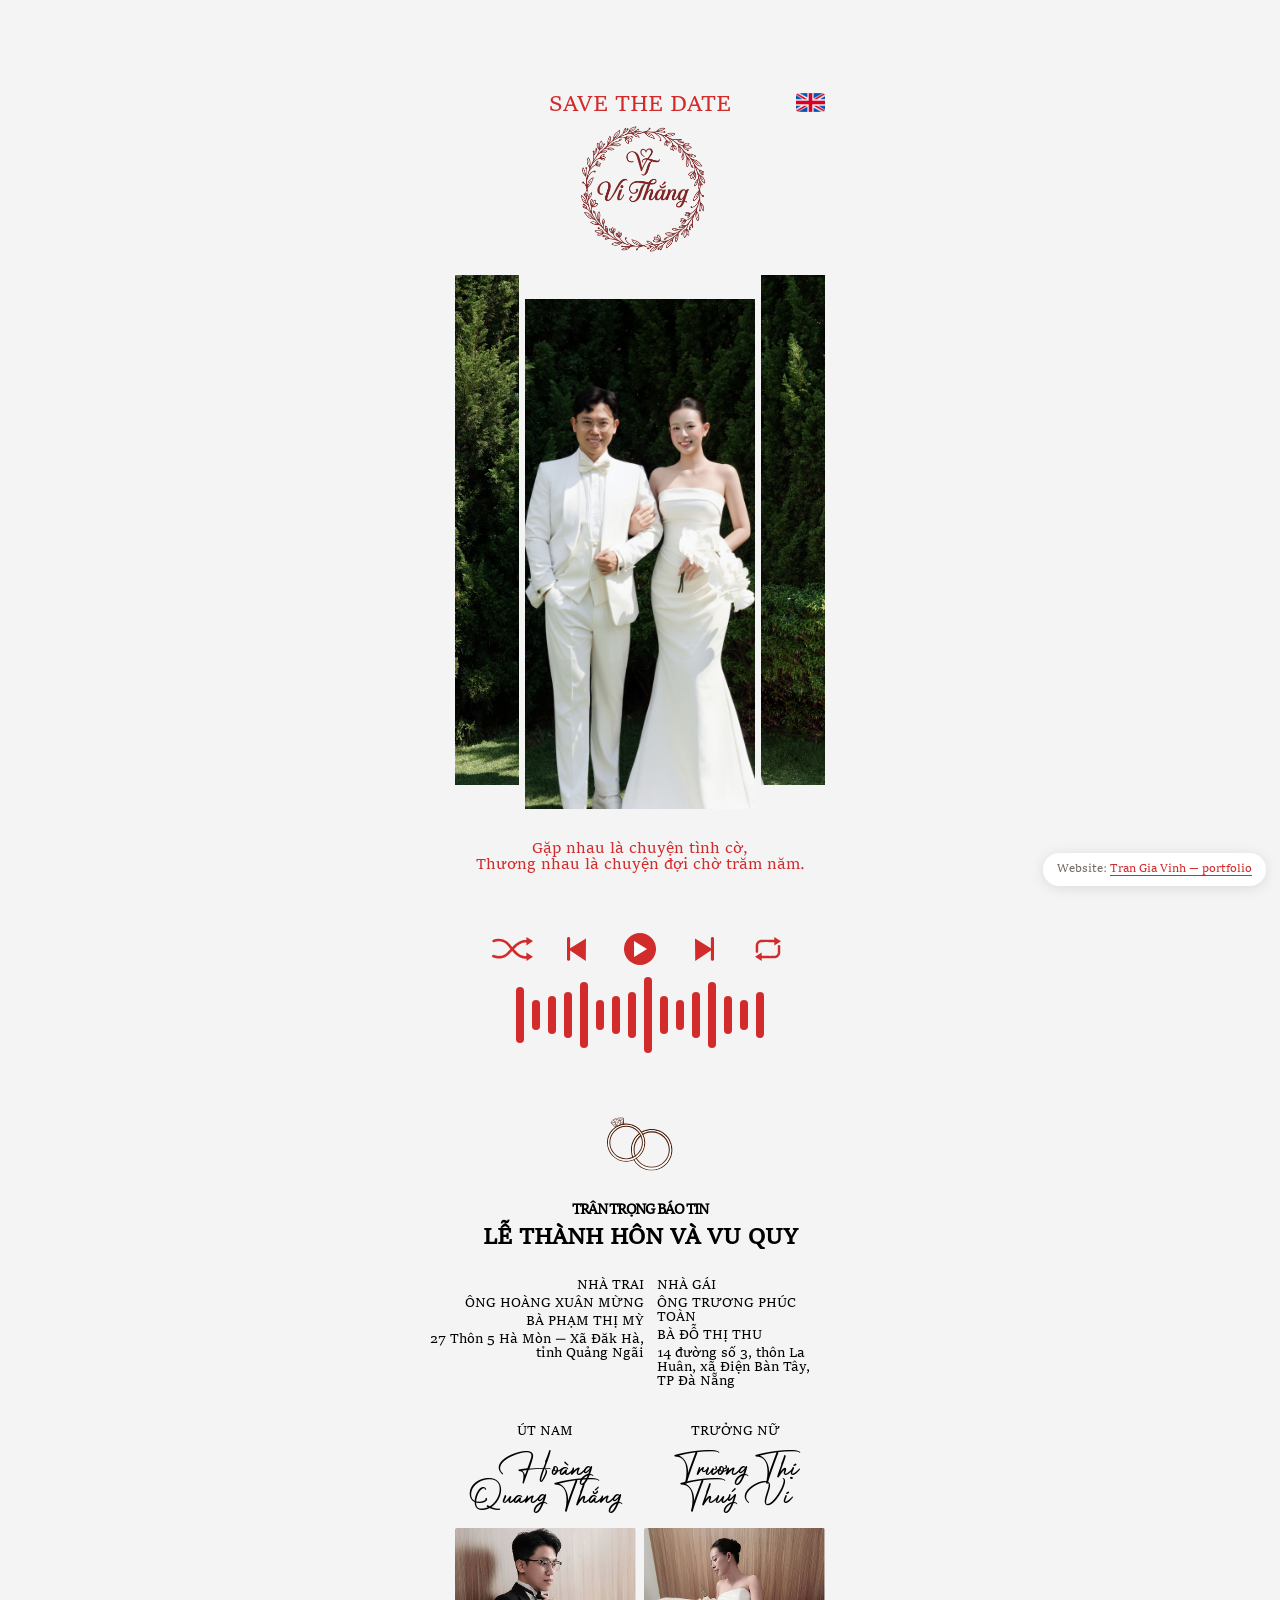
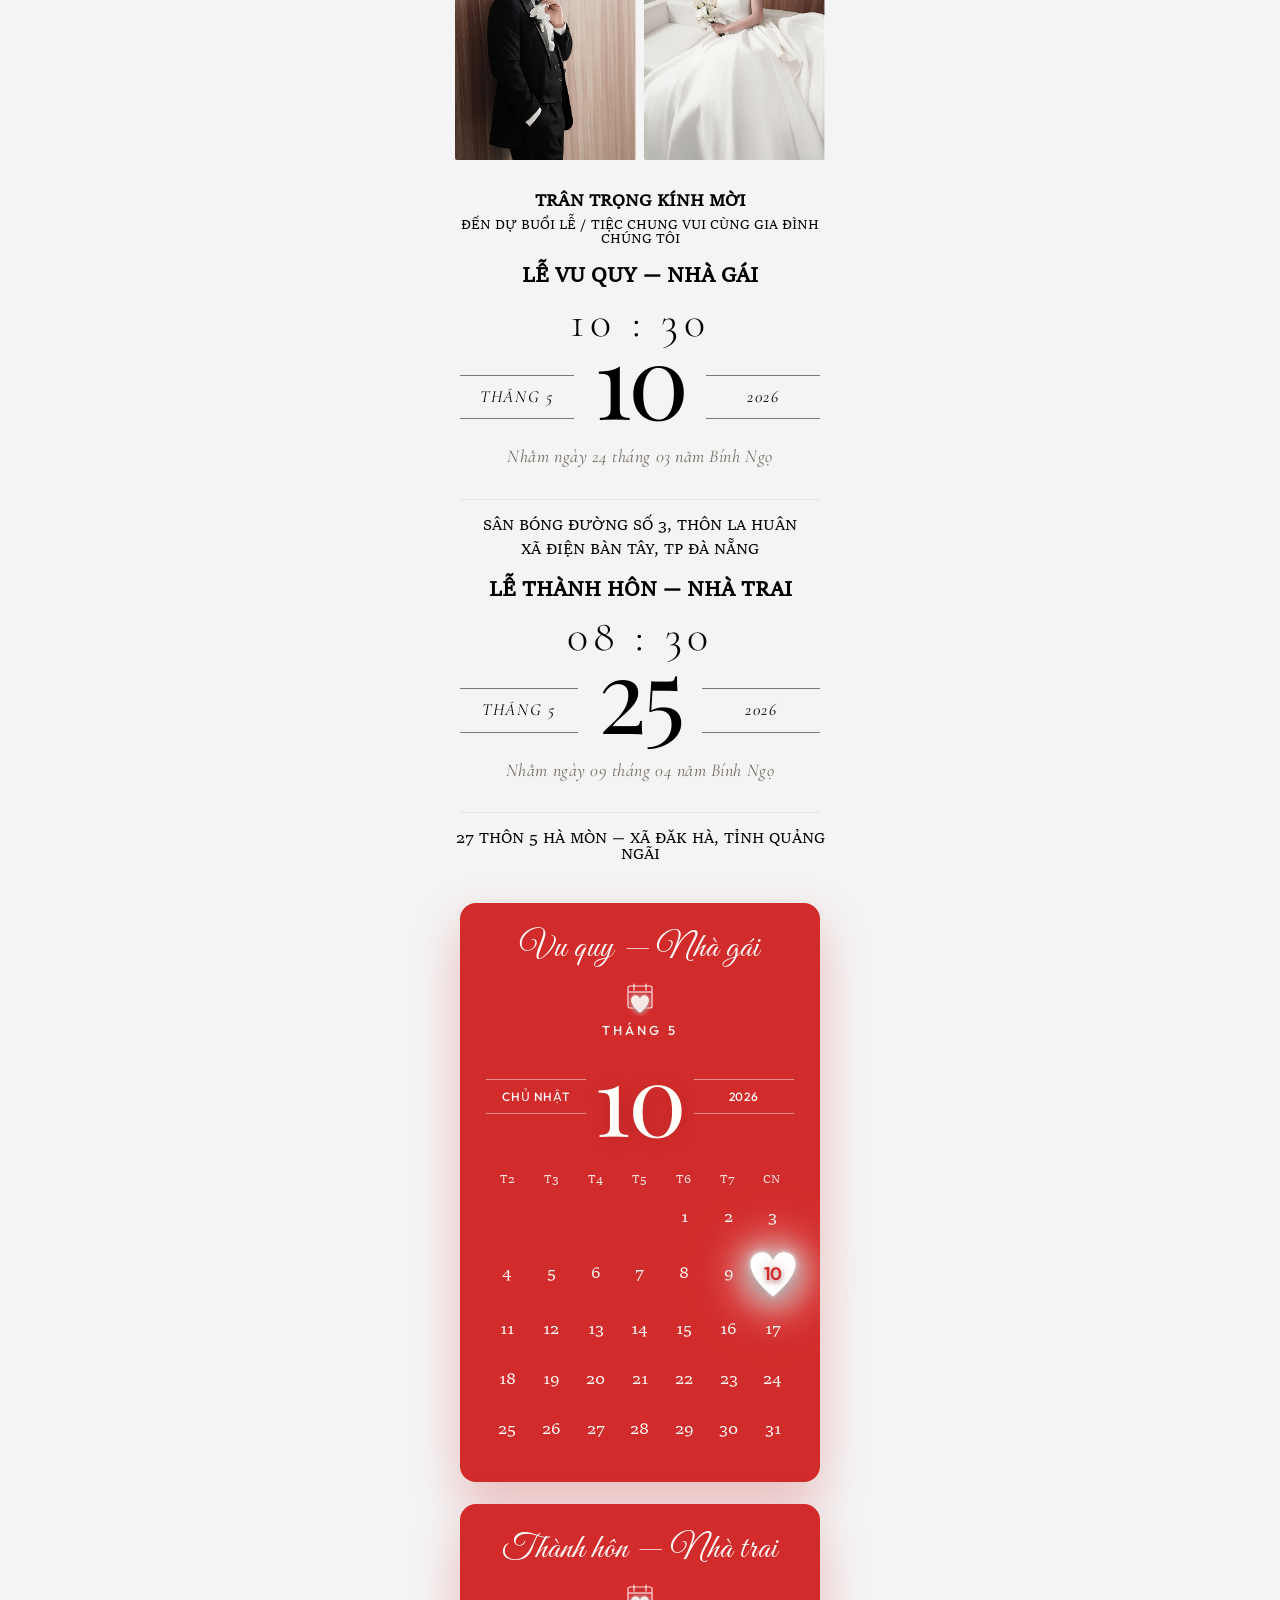
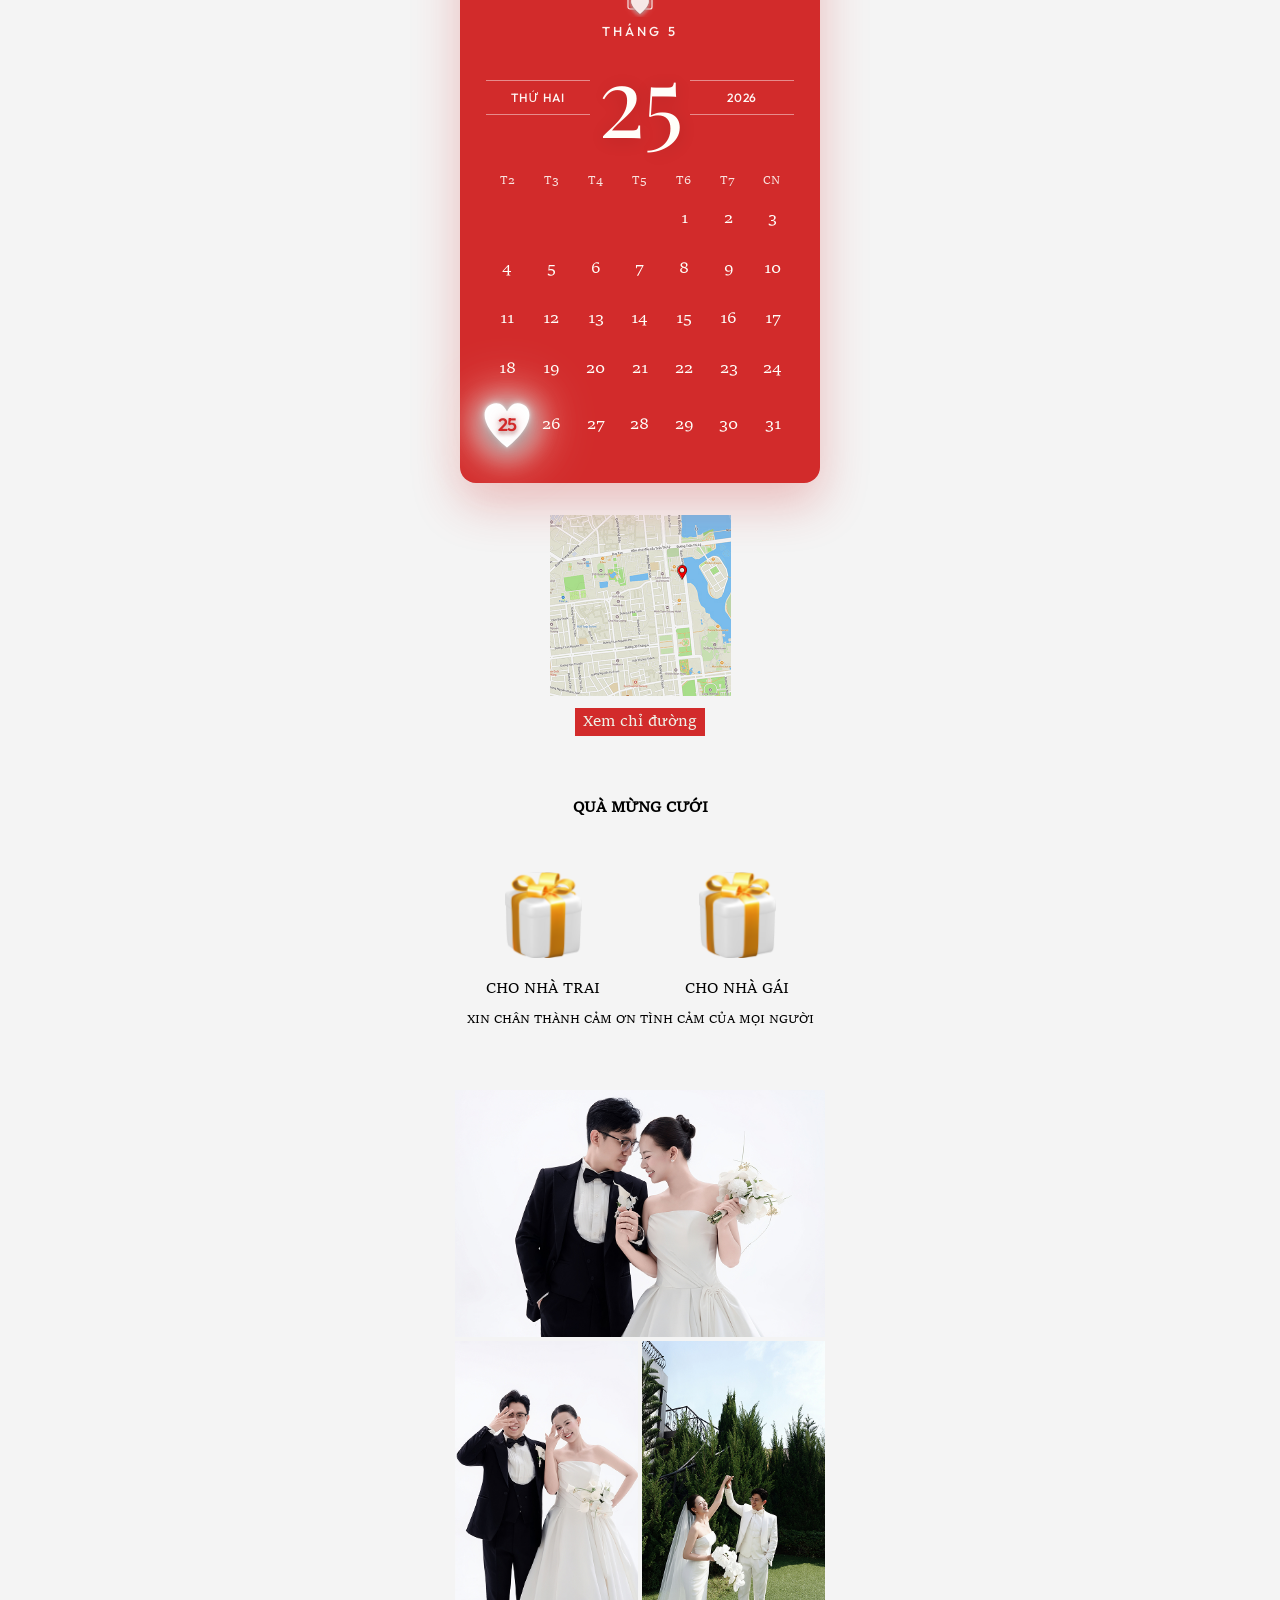
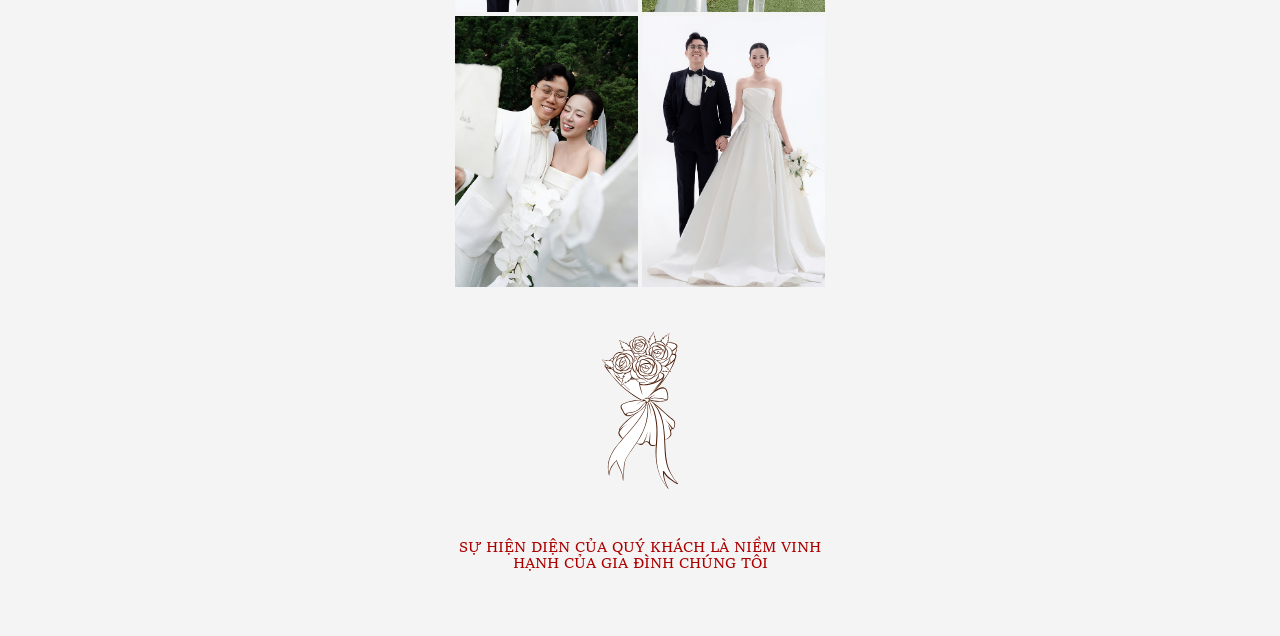
==== commit 6336cfc8: "Update" ====
--- a/vi.html
+++ b/vi.html
@@ -283,7 +283,11 @@
 
       <section class="location-block reveal">
         <img loading="lazy" decoding="async" src="./assets/map.jpg" alt="Ban do vi tri le cuoi" />
-        <a href="https://www.google.com/maps/search/?api=1&amp;query=27+Th%C3%B4n+5+H%C3%A0+M%C3%B2n%2C+%C4%90%C4%83k+H%C3%A0%2C+Qu%E1%BA%A3ng+Ng%C3%A3i" target="_blank">Xem chỉ đường</a>
+        <a
+          href="https://maps.app.goo.gl/vJoHRbi6eak4SQRu9?g_st=ic"
+          target="_blank"
+          rel="noopener noreferrer"
+          >Xem chỉ đường</a>
       </section>
 
       <section class="gift-section reveal">
@@ -353,19 +357,19 @@
           <p>SỰ HIỆN DIỆN CỦA QUÝ KHÁCH LÀ NIỀM VINH HẠNH CỦA GIA ĐÌNH CHÚNG TÔI</p>
         </div>
       </section>
-
-      <footer class="site-footer reveal">
-        <p class="site-footer__text">
-          Website:
-          <a
-            class="site-footer__link"
-            href="https://trangiavinh.netlify.app/"
-            target="_blank"
-            rel="noopener noreferrer"
-            >Tran Gia Vinh — portfolio</a>
-        </p>
-      </footer>
     </main>
+
+    <footer class="site-footer" aria-label="Portfolio nhà phát triển website">
+      <p class="site-footer__text">
+        Website:
+        <a
+          class="site-footer__link"
+          href="https://trangiavinh.netlify.app/"
+          target="_blank"
+          rel="noopener noreferrer"
+          >Tran Gia Vinh — portfolio</a>
+      </p>
+    </footer>
 
     <div class="qr-modal" id="qr-modal" hidden>
       <div class="qr-modal__backdrop" data-qr-close tabindex="-1"></div>
--- a/styles.css
+++ b/styles.css
@@ -59,10 +59,10 @@
   display: flex;
   justify-content: center;
   min-height: 100dvh;
-  background-image: url('./assets/background-site.jpg');
+  /* background-image: url('./assets/background-site.jpg');
   background-size: contain;
   background-position: center;
-  background-repeat: repeat;
+  background-repeat: repeat; */
 }
 
 .site-shell {
@@ -1257,15 +1257,38 @@
 }
 
 .site-footer {
-  text-align: center;
-  margin-top: 40px;
-  padding-bottom: 8px;
+  position: fixed;
+  z-index: 40;
+  top: auto;
+  bottom: max(14px, env(safe-area-inset-bottom, 0px));
+  left: 50%;
+  right: auto;
+  transform: translateX(-50%);
+  box-sizing: border-box;
+  width: max-content;
+  max-width: min(calc(100vw - 24px), 320px);
+  margin: 0;
+  padding: 8px 14px;
+  text-align: center;
+  background: rgba(255, 255, 255, 0.94);
+  border-radius: 999px;
+  box-shadow: 0 2px 14px rgba(0, 0, 0, 0.1);
+}
+
+@media (min-width: 768px) {
+  .site-footer {
+    left: auto;
+    right: max(14px, env(safe-area-inset-right, 0px));
+    transform: none;
+    text-align: right;
+    max-width: min(300px, calc(100vw - 28px));
+  }
 }
 
 .site-footer__text {
   margin: 0;
-  font-size: 13px;
-  line-height: 1.5;
+  font-size: 12px;
+  line-height: 1.45;
   color: var(--muted);
 }
 
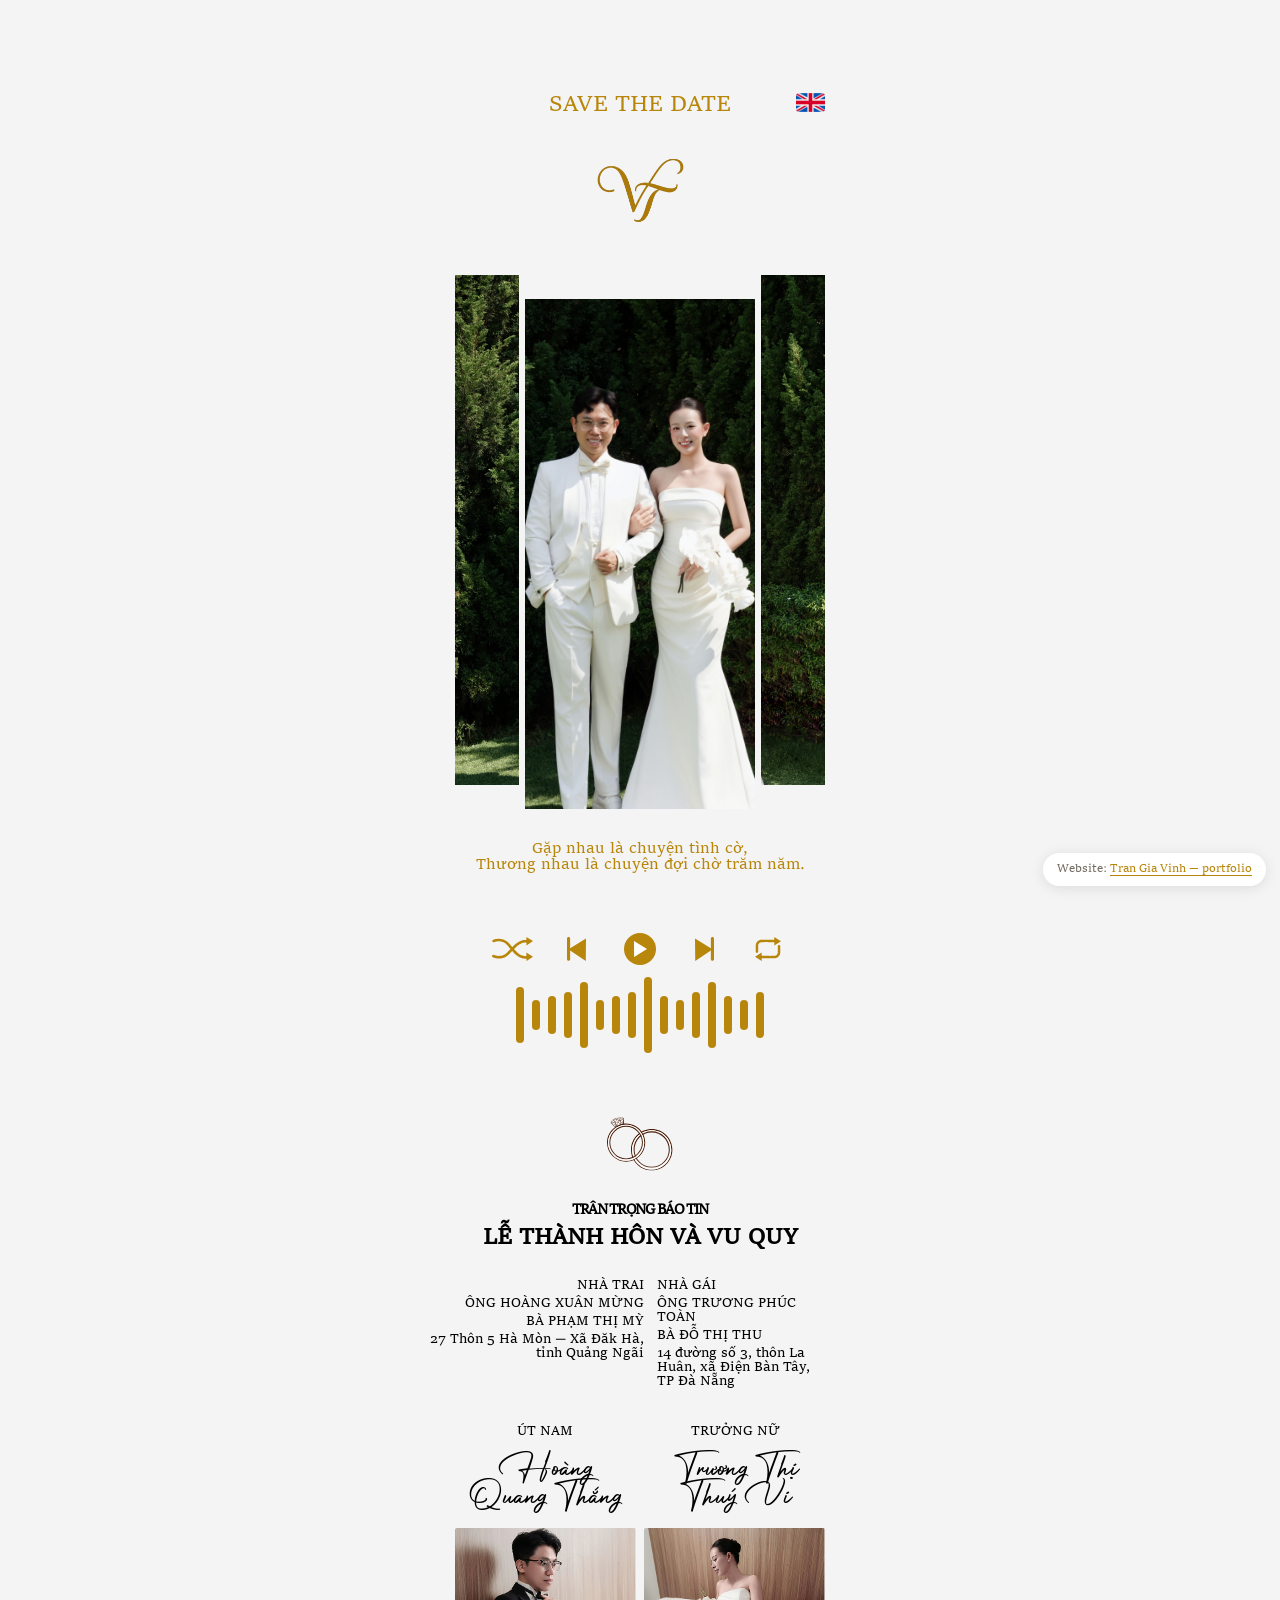
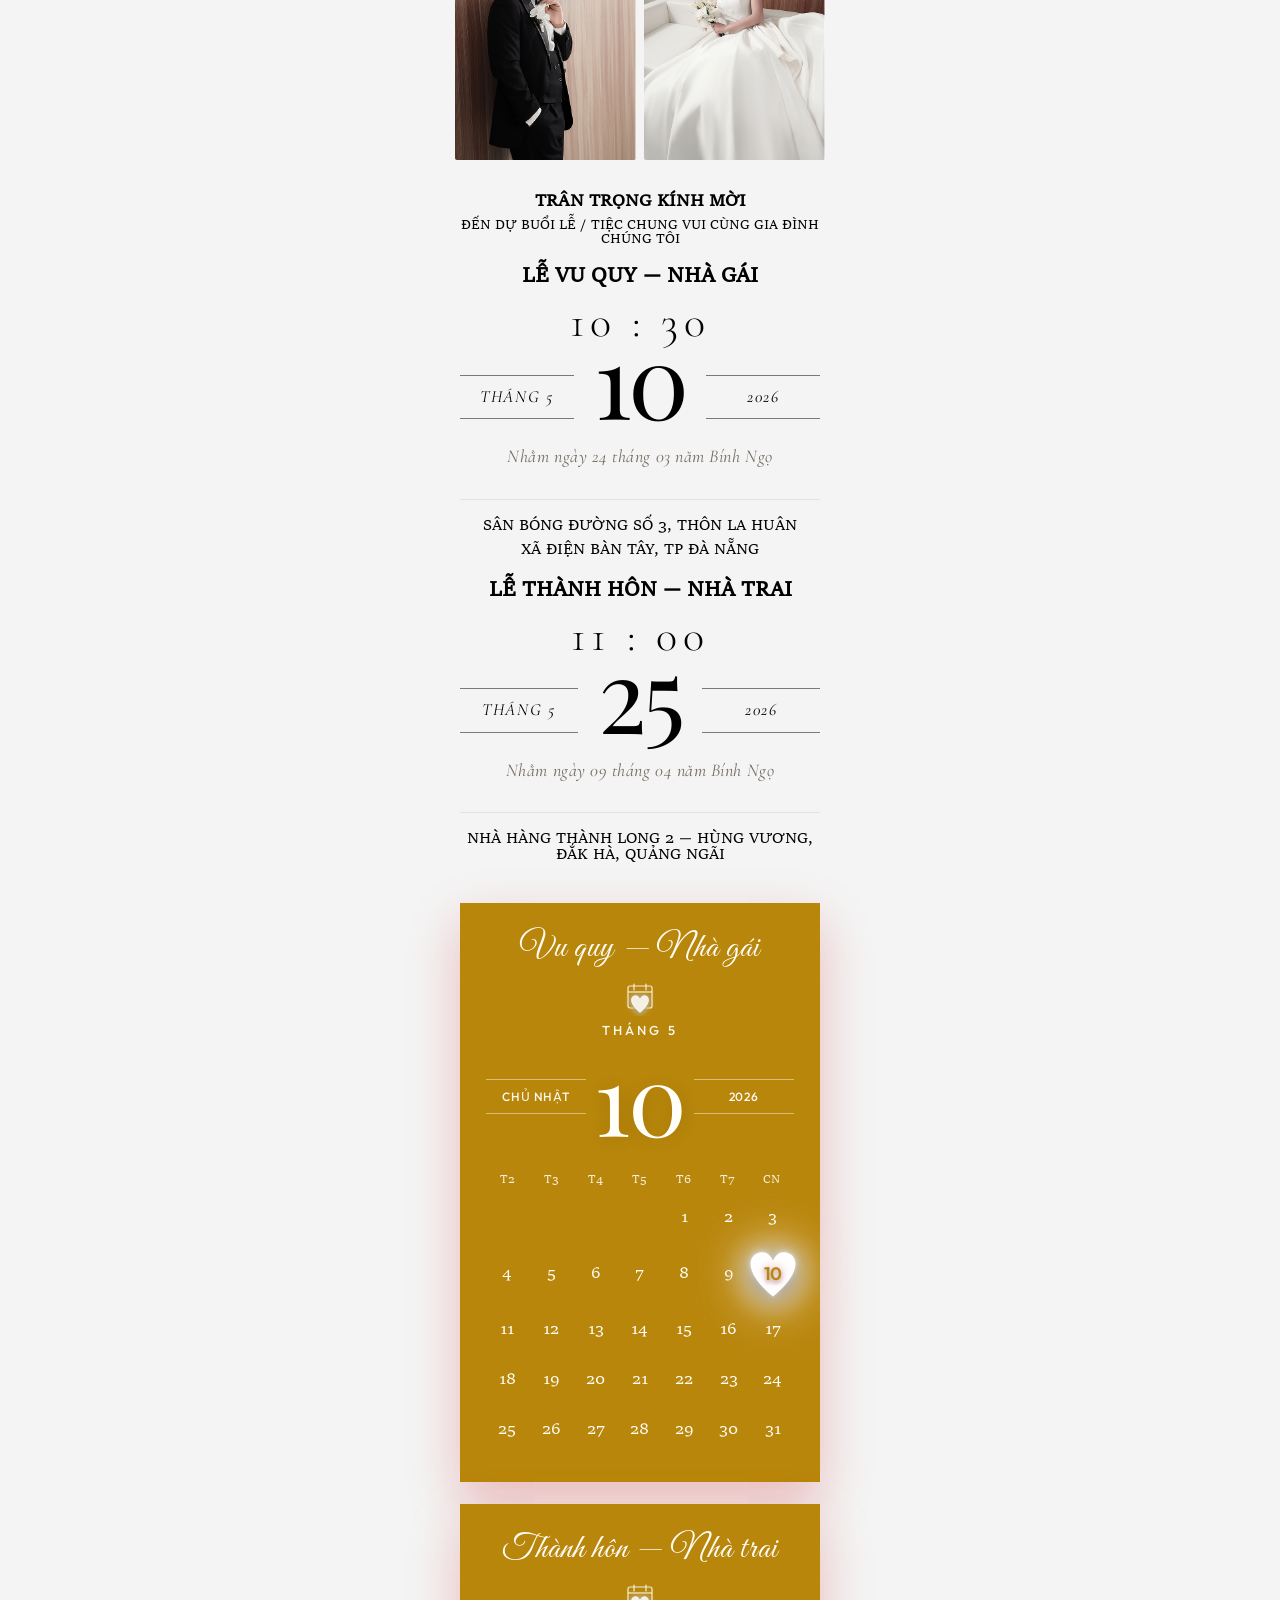
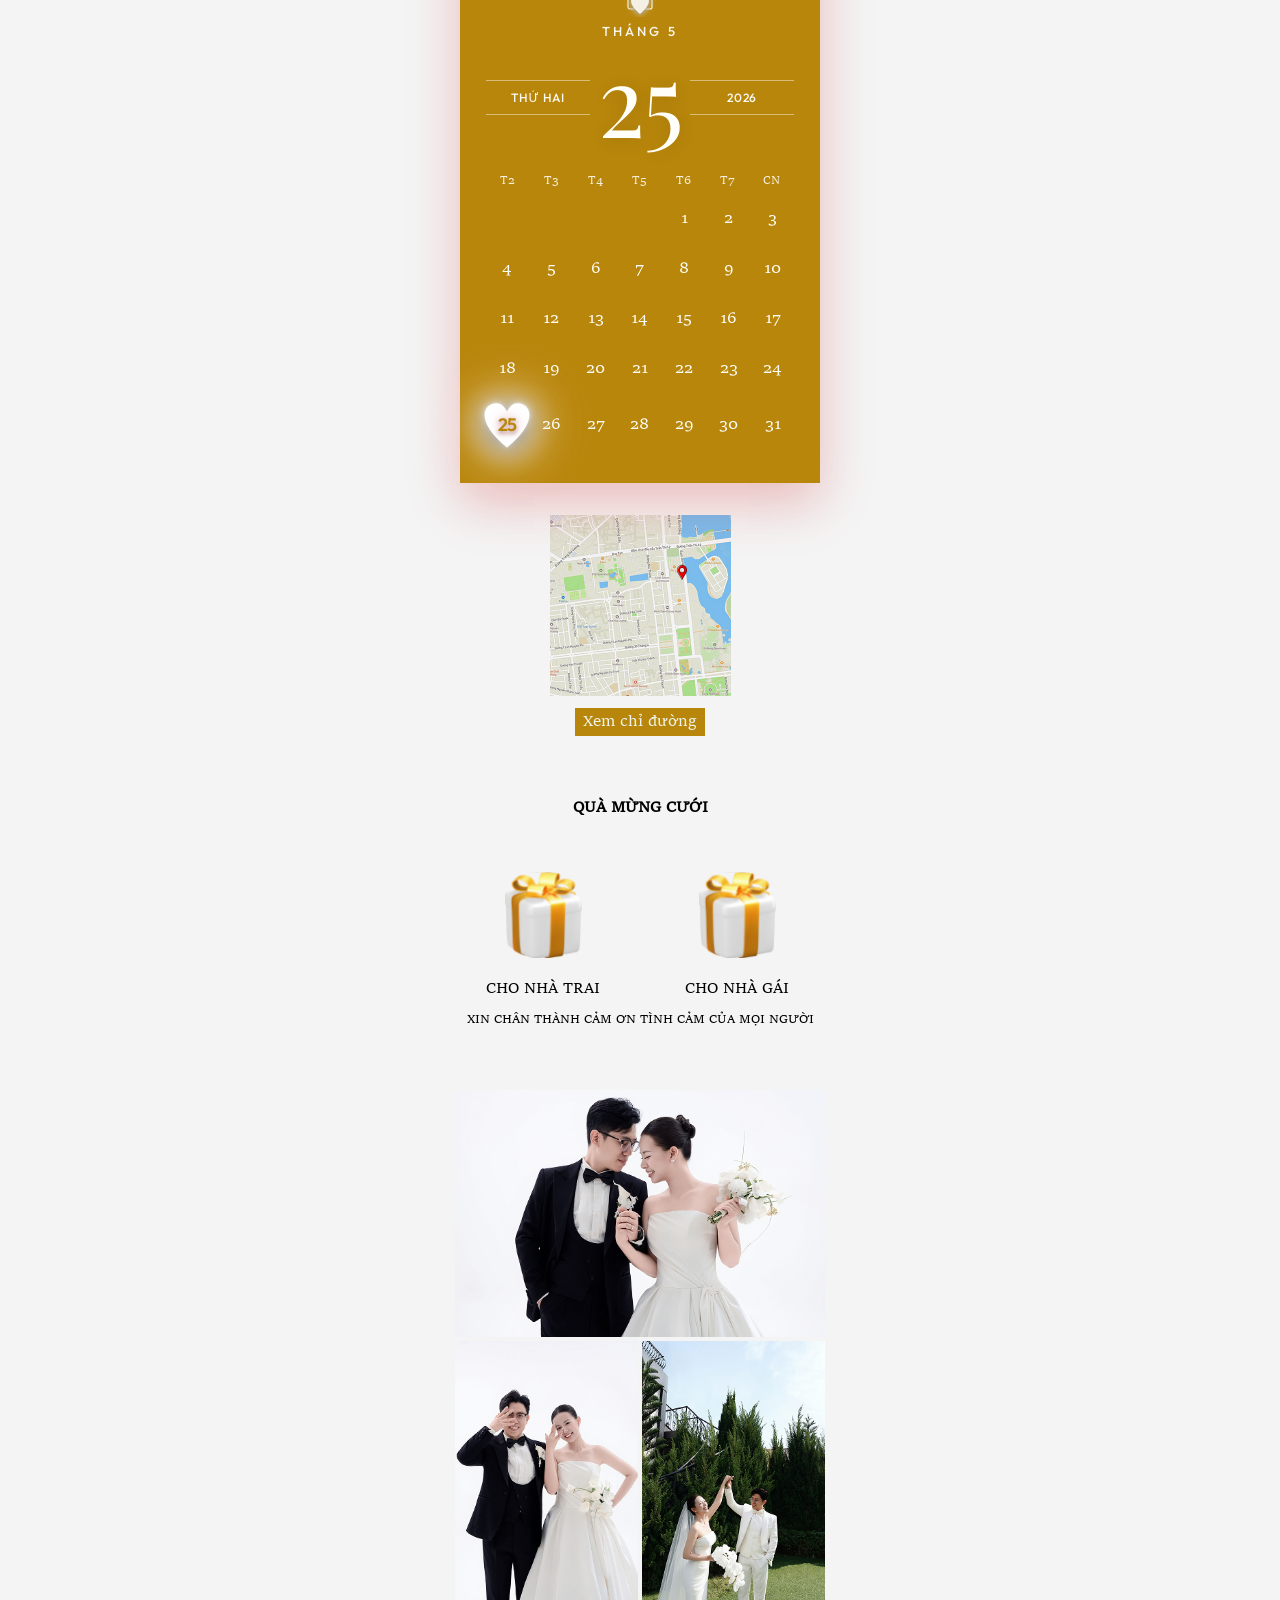
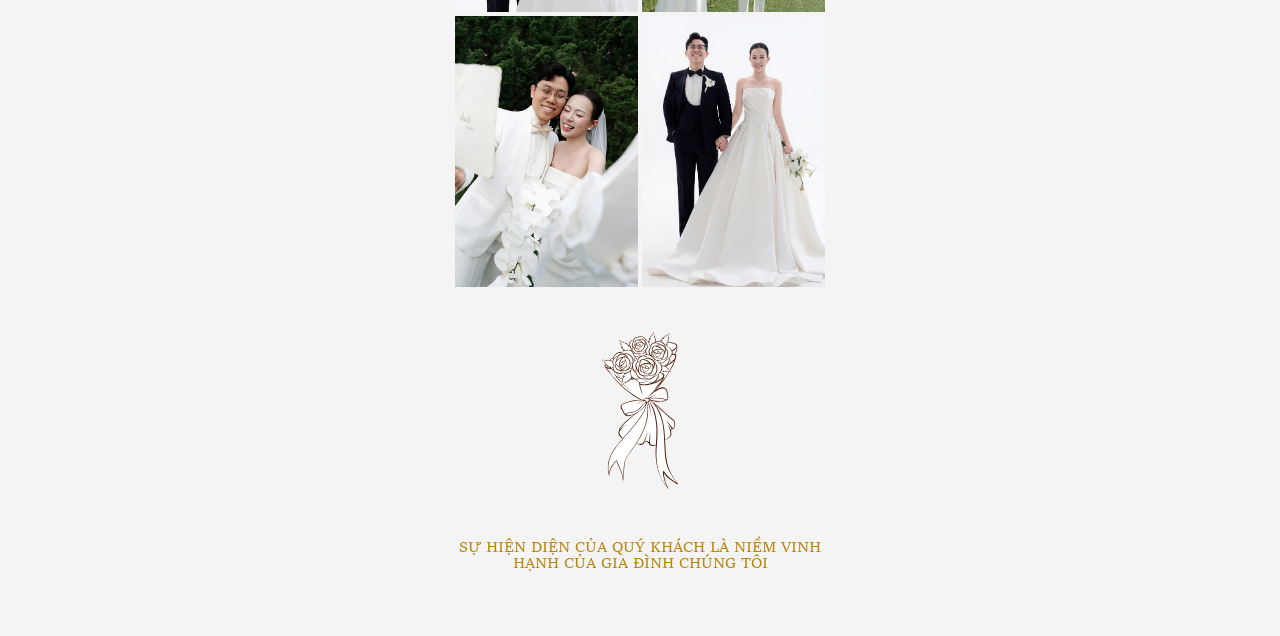
==== commit b46efa5b: "Update" ====
--- a/vi.html
+++ b/vi.html
@@ -183,7 +183,7 @@
         </div>
         <h3 class="invite-venue invite-venue--compact" style="margin-top: 1.25rem">LỄ THÀNH HÔN — NHÀ TRAI</h3>
         <div class="date-rail" aria-label="Ngày giờ lễ thành hôn">
-          <p class="date-rail__time">08 : 30</p>
+          <p class="date-rail__time">11 : 00</p>
           <div class="date-rail__row">
             <div class="date-rail__side">
               <div class="date-rail__lines">
@@ -204,7 +204,7 @@
           <p class="date-rail__lunar">Nhằm ngày 09 tháng 04 năm Bính Ngọ</p>
         </div>
         <div class="invite-address">
-          <p>27 THÔN 5 HÀ MÒN — XÃ ĐĂK HÀ, TỈNH QUẢNG NGÃI</p>
+          <p>NHÀ HÀNG THÀNH LONG 2 — HÙNG VƯƠNG, ĐẮK HÀ, QUẢNG NGÃI</p>
         </div>
       </section>
 
@@ -284,7 +284,7 @@
       <section class="location-block reveal">
         <img loading="lazy" decoding="async" src="./assets/map.jpg" alt="Ban do vi tri le cuoi" />
         <a
-          href="https://maps.app.goo.gl/vJoHRbi6eak4SQRu9?g_st=ic"
+          href="https://maps.app.goo.gl/ok397ztCfEjoehnf6?g_st=ic"
           target="_blank"
           rel="noopener noreferrer"
           >Xem chỉ đường</a>
--- a/styles.css
+++ b/styles.css
@@ -35,7 +35,8 @@
   --bg: #F4F4F4;
   --text: rgba(0, 0, 0, 1);
   --muted: #746c62;
-  --red: #D22B2B;
+  --gold: #d22b2b;
+  --gold: #b8860b;
   --card: #ffffff;
   --border: #e9e2d9;
   --shadow: 0 14px 24px rgba(15, 12, 9, 0.08);
@@ -116,7 +117,7 @@
   font-size: 24px;
   line-height: 100%;
   letter-spacing: 0;
-  color: var(--red);
+  color: var(--gold);
 }
 
 .hero-title {
@@ -195,7 +196,7 @@
   line-height: 100%;
   letter-spacing: 0;
   text-align: center;
-  color: var(--red);
+  color: var(--gold);
   margin: 32px 0;
 }
 
@@ -209,7 +210,7 @@
 }
 
 .player-ui {
-  color: var(--red);
+  color: var(--gold);
 }
 
 .player-controls {
@@ -253,7 +254,7 @@
 .bar {
   width: 8px;
   border-radius: 999px;
-  background: var(--red);
+  background: var(--gold);
   transform-origin: center center;
 }
 
@@ -669,7 +670,7 @@
   width: 100%;
   max-width: 360px;
   margin: 0 auto;
-  background: var(--red);
+  background: var(--gold);
   color: #fffef9;
   padding: clamp(16px, 4.5vw, 26px) clamp(16px, 4.5vw, 26px) clamp(22px, 5.5vw, 30px);
   display: flex;
@@ -679,7 +680,7 @@
   font-family: "Cormorant Garamond", "Sitka Text", Georgia, serif;
   font-weight: 400;
   box-sizing: border-box;
-  border-radius: 16px;
+  border-radius: 0;
   box-shadow: 0 20px 48px rgba(210, 43, 43, 0.28);
 }
 
@@ -883,7 +884,7 @@
   font-family: "Outfit", system-ui, sans-serif;
   font-size: clamp(14px, 4vw, 18px);
   font-weight: 600;
-  color: var(--red);
+  color: var(--gold);
   letter-spacing: -0.02em;
   line-height: 1;
   text-shadow:
@@ -956,7 +957,7 @@
 
 .location-block a {
   border: 0;
-  background: var(--red);
+  background: var(--gold);
   color: #eef2e8;
   padding: 6px 8px;
   cursor: pointer;
@@ -1041,7 +1042,7 @@
 }
 
 .gift-card--qr:focus-visible {
-  outline: 2px solid var(--red);
+  outline: 2px solid var(--gold);
   outline-offset: 4px;
 }
 
@@ -1140,7 +1141,7 @@
   font-family: "Cormorant Garamond", serif;
   font-size: 19px;
   font-weight: 600;
-  color: var(--red);
+  color: var(--gold);
 }
 
 .qr-modal__holder {
@@ -1252,7 +1253,7 @@
   line-height: 1;
   letter-spacing: 0;
   text-align: center;
-  color: rgba(172, 0, 0, 1);
+  color: var(--gold);
   margin: 45px 0 0;
 }
 
@@ -1293,7 +1294,7 @@
 }
 
 .site-footer__link {
-  color: var(--red);
+  color: var(--gold);
   text-decoration: underline;
   text-underline-offset: 3px;
 }
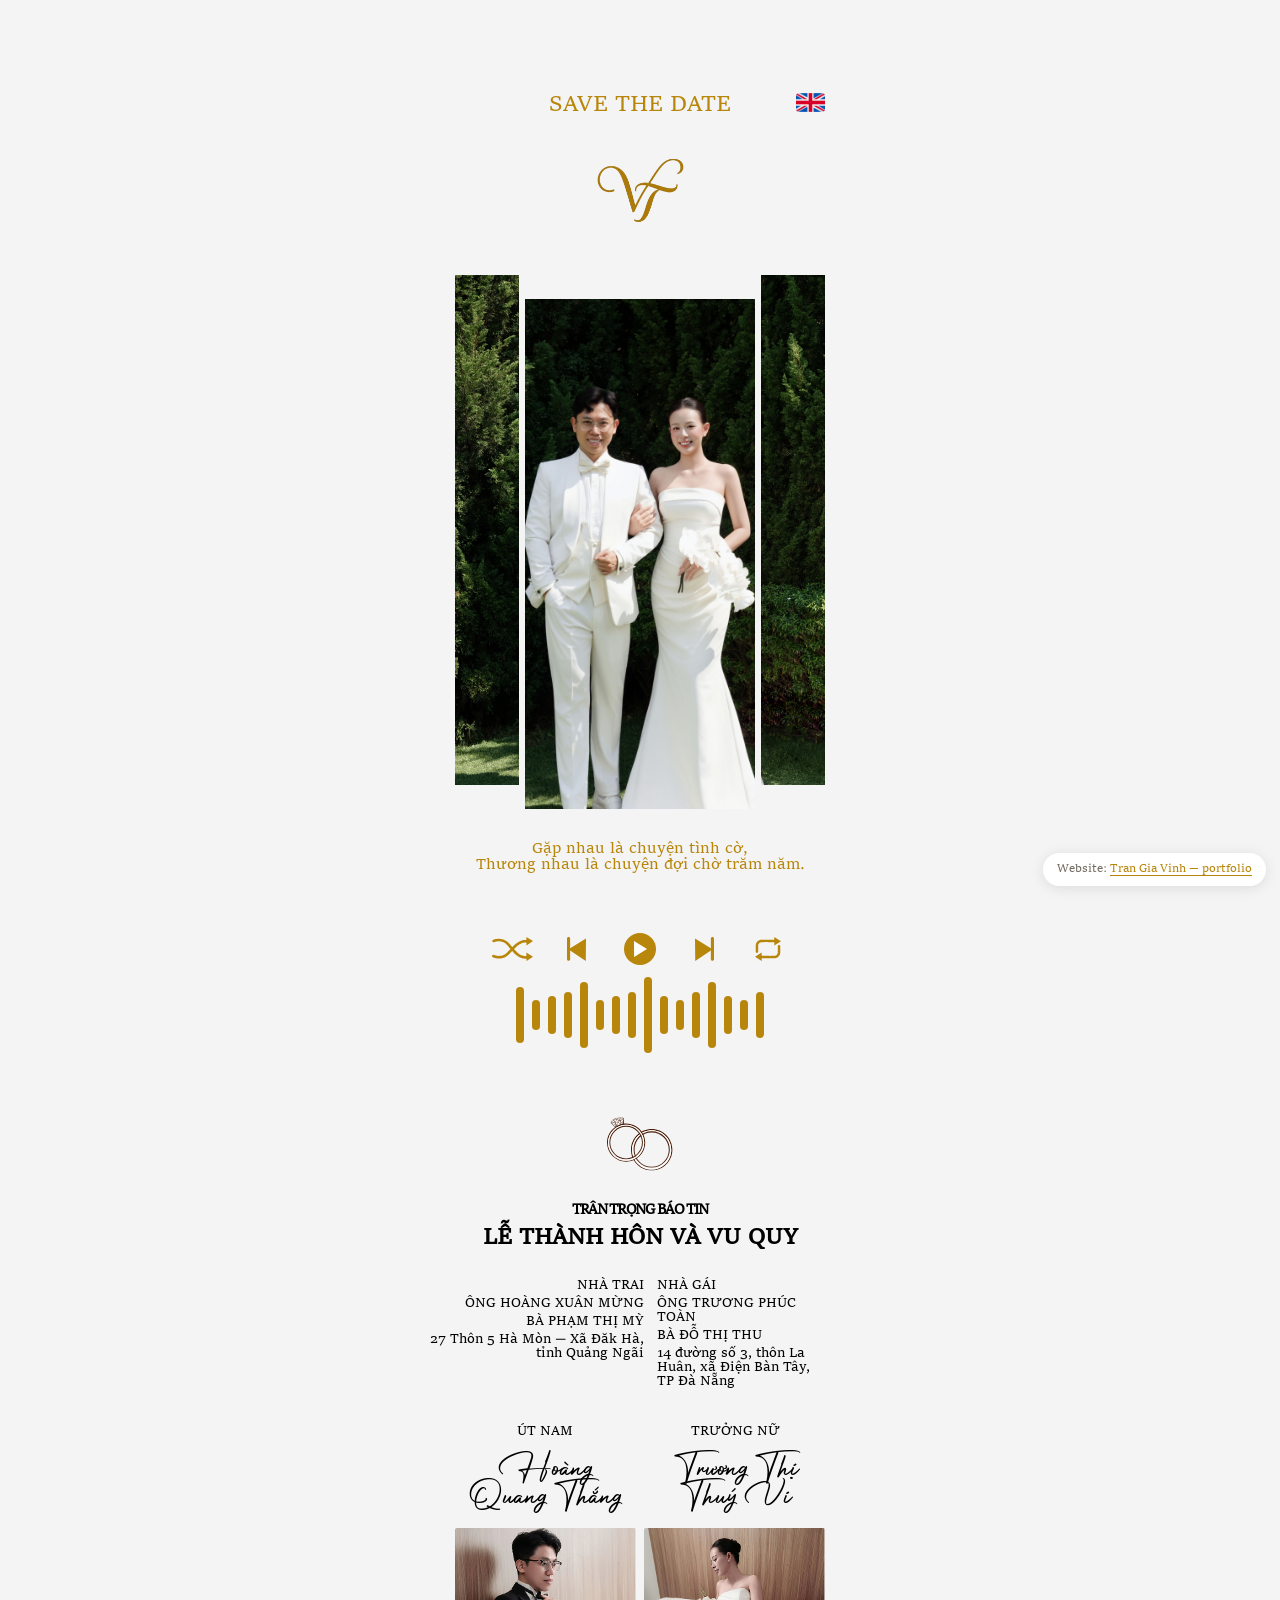
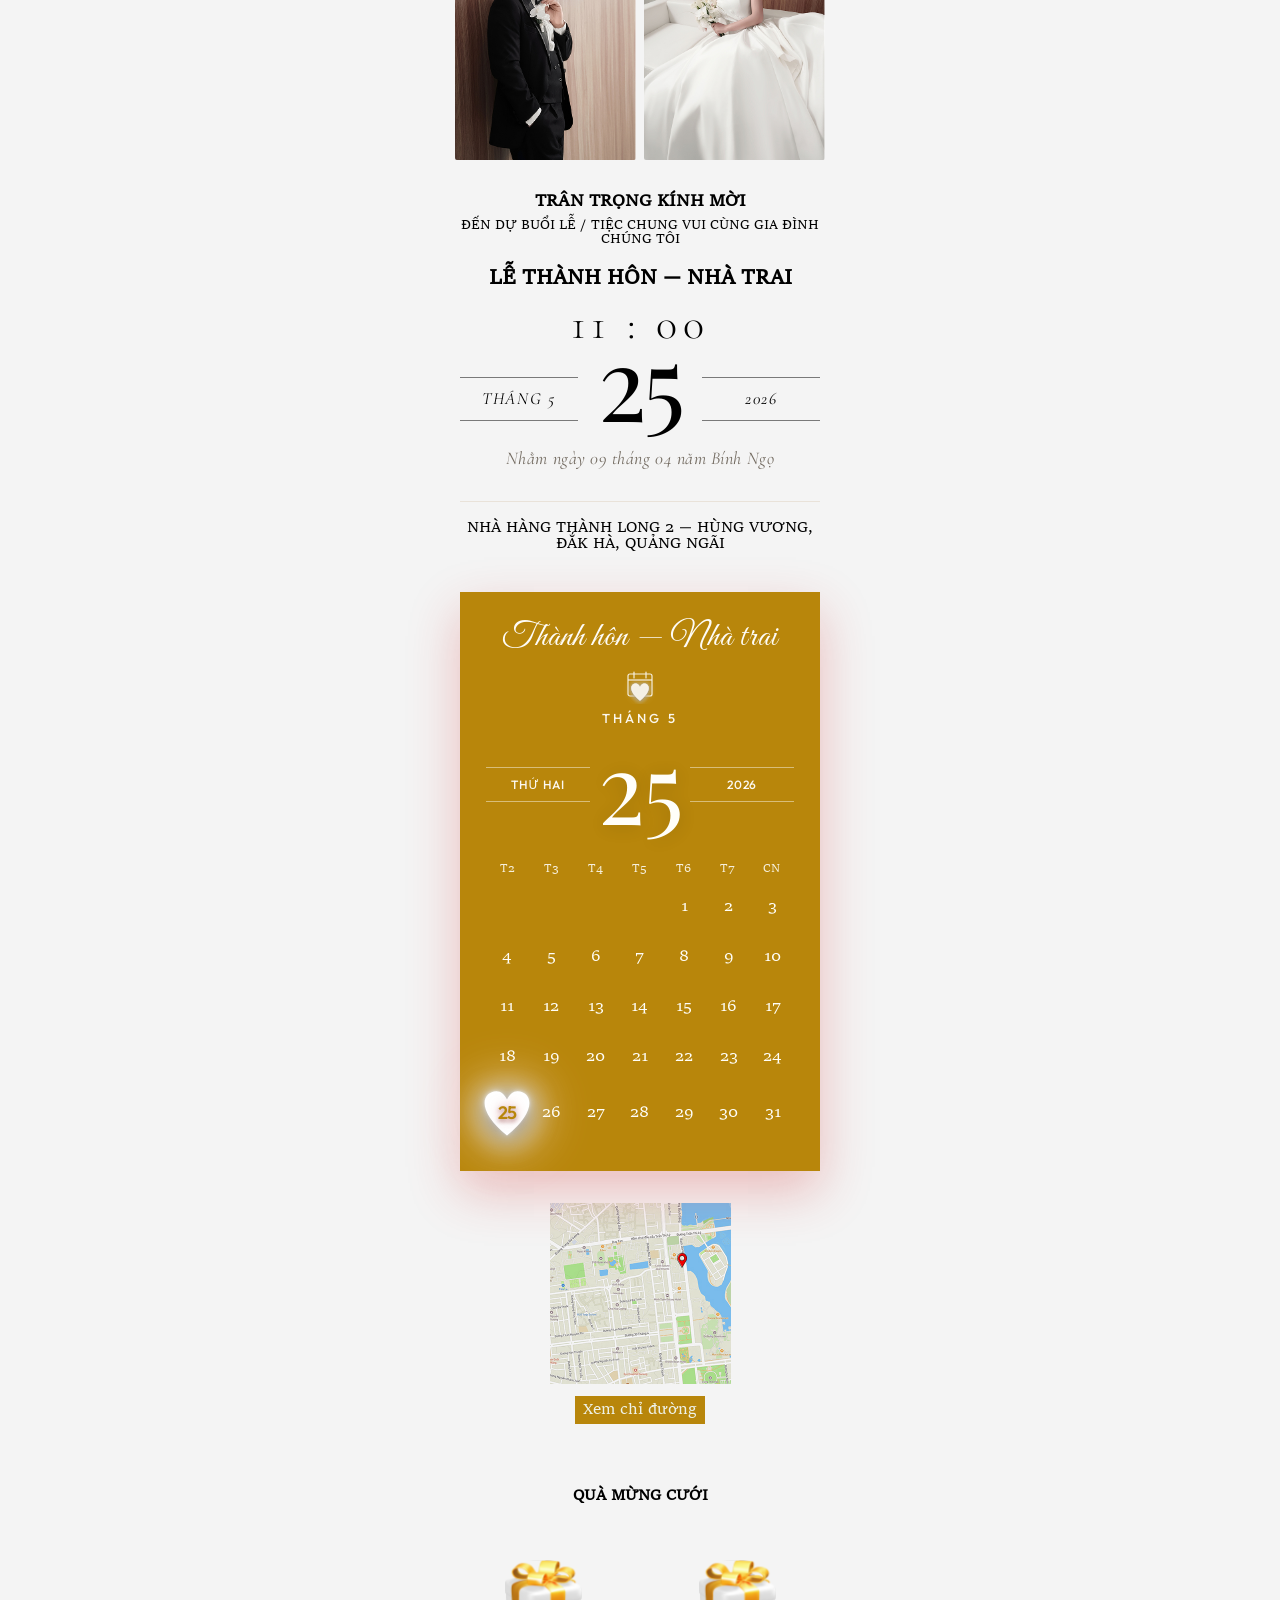
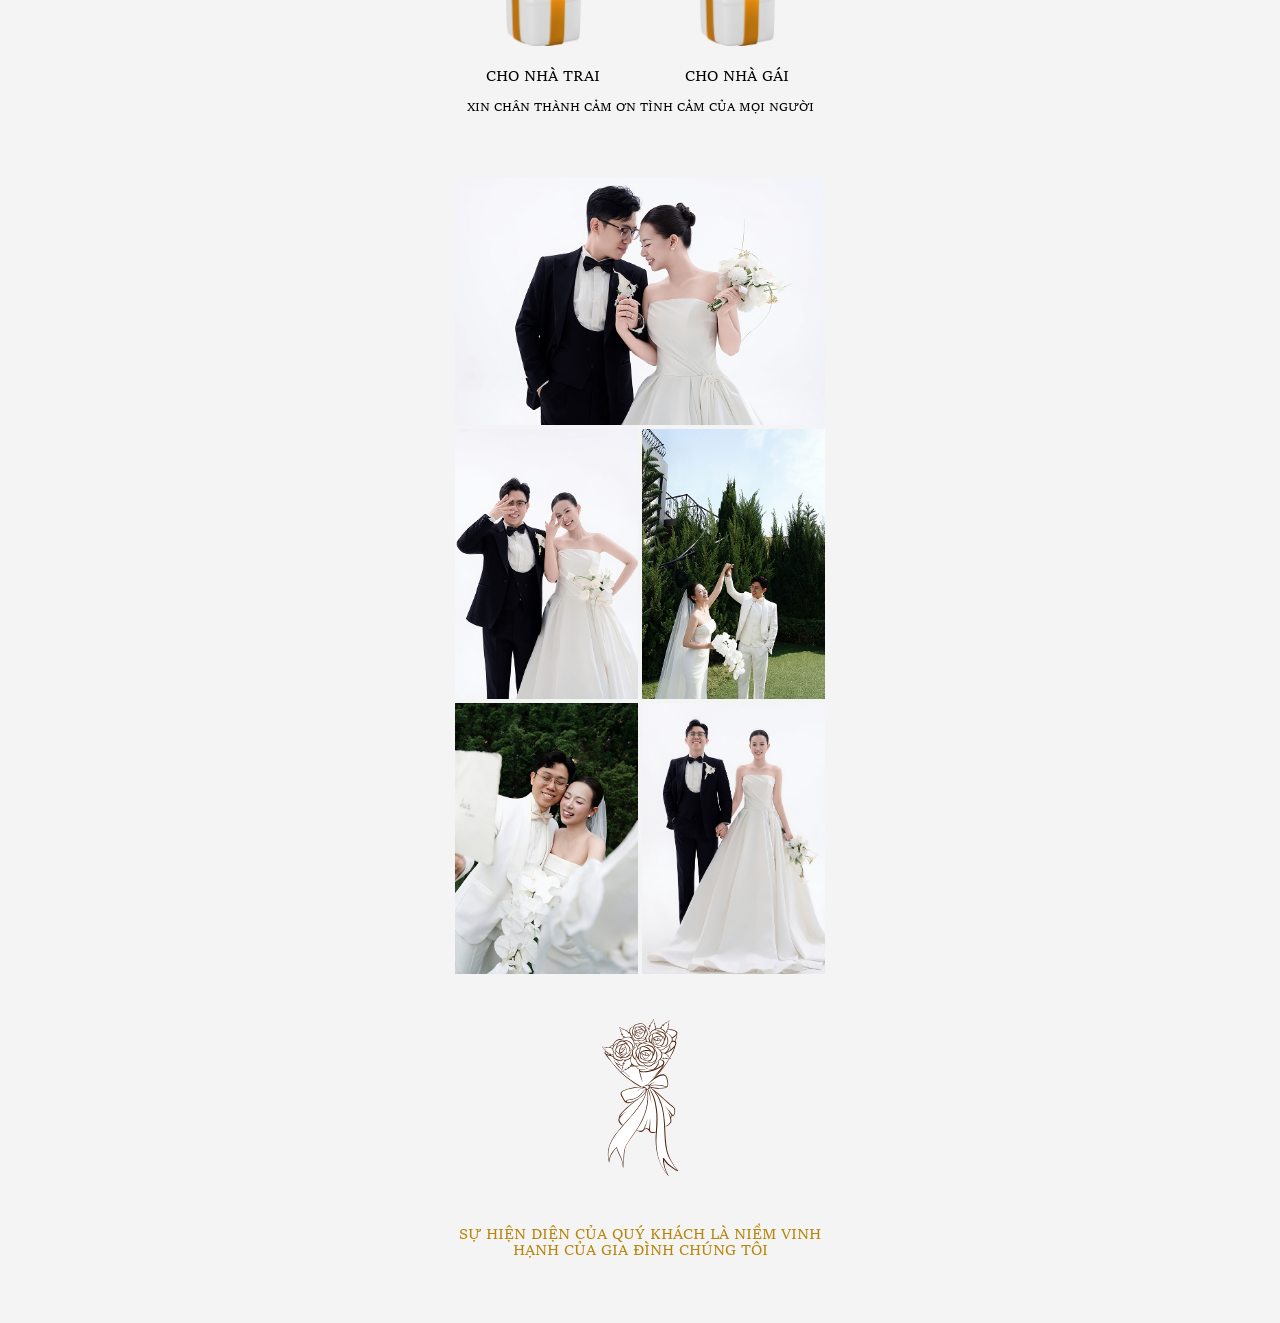
==== commit f21790c3: "Update" ====
--- a/vi.html
+++ b/vi.html
@@ -155,32 +155,6 @@
       <section class="invite-card reveal">
         <p class="invite-top">TRÂN TRỌNG KÍNH MỜI</p>
         <p class="invite-sub">ĐẾN DỰ BUỔI LỄ / TIỆC CHUNG VUI CÙNG GIA ĐÌNH CHÚNG TÔI</p>
-        <h3 class="invite-venue invite-venue--compact">LỄ VU QUY — NHÀ GÁI</h3>
-        <div class="date-rail" aria-label="Ngày giờ lễ vu quy">
-          <p class="date-rail__time">10 : 30</p>
-          <div class="date-rail__row">
-            <div class="date-rail__side">
-              <div class="date-rail__lines">
-                <span class="date-rail__rule" aria-hidden="true"></span>
-                <span class="date-rail__lines-label">THÁNG 5</span>
-                <span class="date-rail__rule" aria-hidden="true"></span>
-              </div>
-            </div>
-            <div class="date-rail__day">10</div>
-            <div class="date-rail__side">
-              <div class="date-rail__lines">
-                <span class="date-rail__rule" aria-hidden="true"></span>
-                <span class="date-rail__lines-label">2026</span>
-                <span class="date-rail__rule" aria-hidden="true"></span>
-              </div>
-            </div>
-          </div>
-          <p class="date-rail__lunar">Nhằm ngày 24 tháng 03 năm Bính Ngọ</p>
-        </div>
-        <div class="invite-address">
-          <p>SÂN BÓNG ĐƯỜNG SỐ 3, THÔN LA HUÂN</p>
-          <p>XÃ ĐIỆN BÀN TÂY, TP ĐÀ NẴNG</p>
-        </div>
         <h3 class="invite-venue invite-venue--compact" style="margin-top: 1.25rem">LỄ THÀNH HÔN — NHÀ TRAI</h3>
         <div class="date-rail" aria-label="Ngày giờ lễ thành hôn">
           <p class="date-rail__time">11 : 00</p>
@@ -209,41 +183,6 @@
       </section>
 
       <section class="calendar-block reveal">
-        <article class="save-date-card" aria-label="Vu quy 10 thang 5 nam 2026">
-          <p class="save-date-card__label">Vu quy — Nhà gái</p>
-          <svg class="save-date-card__icon" width="40" height="40" viewBox="0 0 40 40" fill="none" xmlns="http://www.w3.org/2000/svg" aria-hidden="true">
-            <rect x="8" y="10" width="24" height="22" rx="2" stroke="currentColor" stroke-width="1.2"/>
-            <path d="M8 16h24" stroke="currentColor" stroke-width="1.2"/>
-            <path d="M14 8v6M26 8v6" stroke="currentColor" stroke-width="1.2" stroke-linecap="round"/>
-            <svg class="save-date-card__heart" x="9" y="17" width="22" height="22" viewBox="0 0 100 100" aria-hidden="true" focusable="false">
-              <path fill="currentColor" d="M50 90C23 68 10 48 10 32 10 20 19 11 31 11 39 11 46 17 50 26 54 17 61 11 69 11 81 11 90 20 90 32 90 48 77 68 50 90z" />
-            </svg>
-          </svg>
-          <p class="save-date-card__month">THÁNG 5</p>
-          <div class="save-date-card__hero">
-            <div class="save-date-card__side">
-              <div class="save-date-card__side-inner">CHỦ NHẬT</div>
-            </div>
-            <div class="save-date-card__day">10</div>
-            <div class="save-date-card__side">
-              <div class="save-date-card__side-inner">2026</div>
-            </div>
-          </div>
-          <div class="save-date-card__mini mini-cal" aria-hidden="true">
-            <div class="mini-cal__dows">
-              <span>T2</span><span>T3</span><span>T4</span><span>T5</span><span>T6</span><span>T7</span><span>CN</span>
-            </div>
-            <div class="mini-cal__cells">
-              <span class="mini-cal__cell mini-cal__cell--muted"></span><span class="mini-cal__cell mini-cal__cell--muted"></span><span class="mini-cal__cell mini-cal__cell--muted"></span><span class="mini-cal__cell mini-cal__cell--muted"></span>
-              <span class="mini-cal__cell">1</span><span class="mini-cal__cell">2</span><span class="mini-cal__cell">3</span>
-              <span class="mini-cal__cell">4</span><span class="mini-cal__cell">5</span><span class="mini-cal__cell">6</span><span class="mini-cal__cell">7</span><span class="mini-cal__cell">8</span><span class="mini-cal__cell">9</span>
-              <span class="mini-cal__cell mini-cal__cell--picked"><span class="mini-cal__picked-inner"><svg class="mini-cal__heart" viewBox="0 0 100 100" aria-hidden="true" focusable="false"><path fill="currentColor" d="M50 90C23 68 10 48 10 32 10 20 19 11 31 11 39 11 46 17 50 26 54 17 61 11 69 11 81 11 90 20 90 32 90 48 77 68 50 90z"/></svg><span class="mini-cal__num">10</span></span></span>
-              <span class="mini-cal__cell">11</span><span class="mini-cal__cell">12</span><span class="mini-cal__cell">13</span><span class="mini-cal__cell">14</span><span class="mini-cal__cell">15</span><span class="mini-cal__cell">16</span><span class="mini-cal__cell">17</span>
-              <span class="mini-cal__cell">18</span><span class="mini-cal__cell">19</span><span class="mini-cal__cell">20</span><span class="mini-cal__cell">21</span><span class="mini-cal__cell">22</span><span class="mini-cal__cell">23</span><span class="mini-cal__cell">24</span>
-              <span class="mini-cal__cell">25</span><span class="mini-cal__cell">26</span><span class="mini-cal__cell">27</span><span class="mini-cal__cell">28</span><span class="mini-cal__cell">29</span><span class="mini-cal__cell">30</span><span class="mini-cal__cell">31</span>
-            </div>
-          </div>
-        </article>
         <article class="save-date-card" aria-label="Thanh hon 25 thang 5 nam 2026">
           <p class="save-date-card__label">Thành hôn — Nhà trai</p>
           <svg class="save-date-card__icon" width="40" height="40" viewBox="0 0 40 40" fill="none" xmlns="http://www.w3.org/2000/svg" aria-hidden="true">
